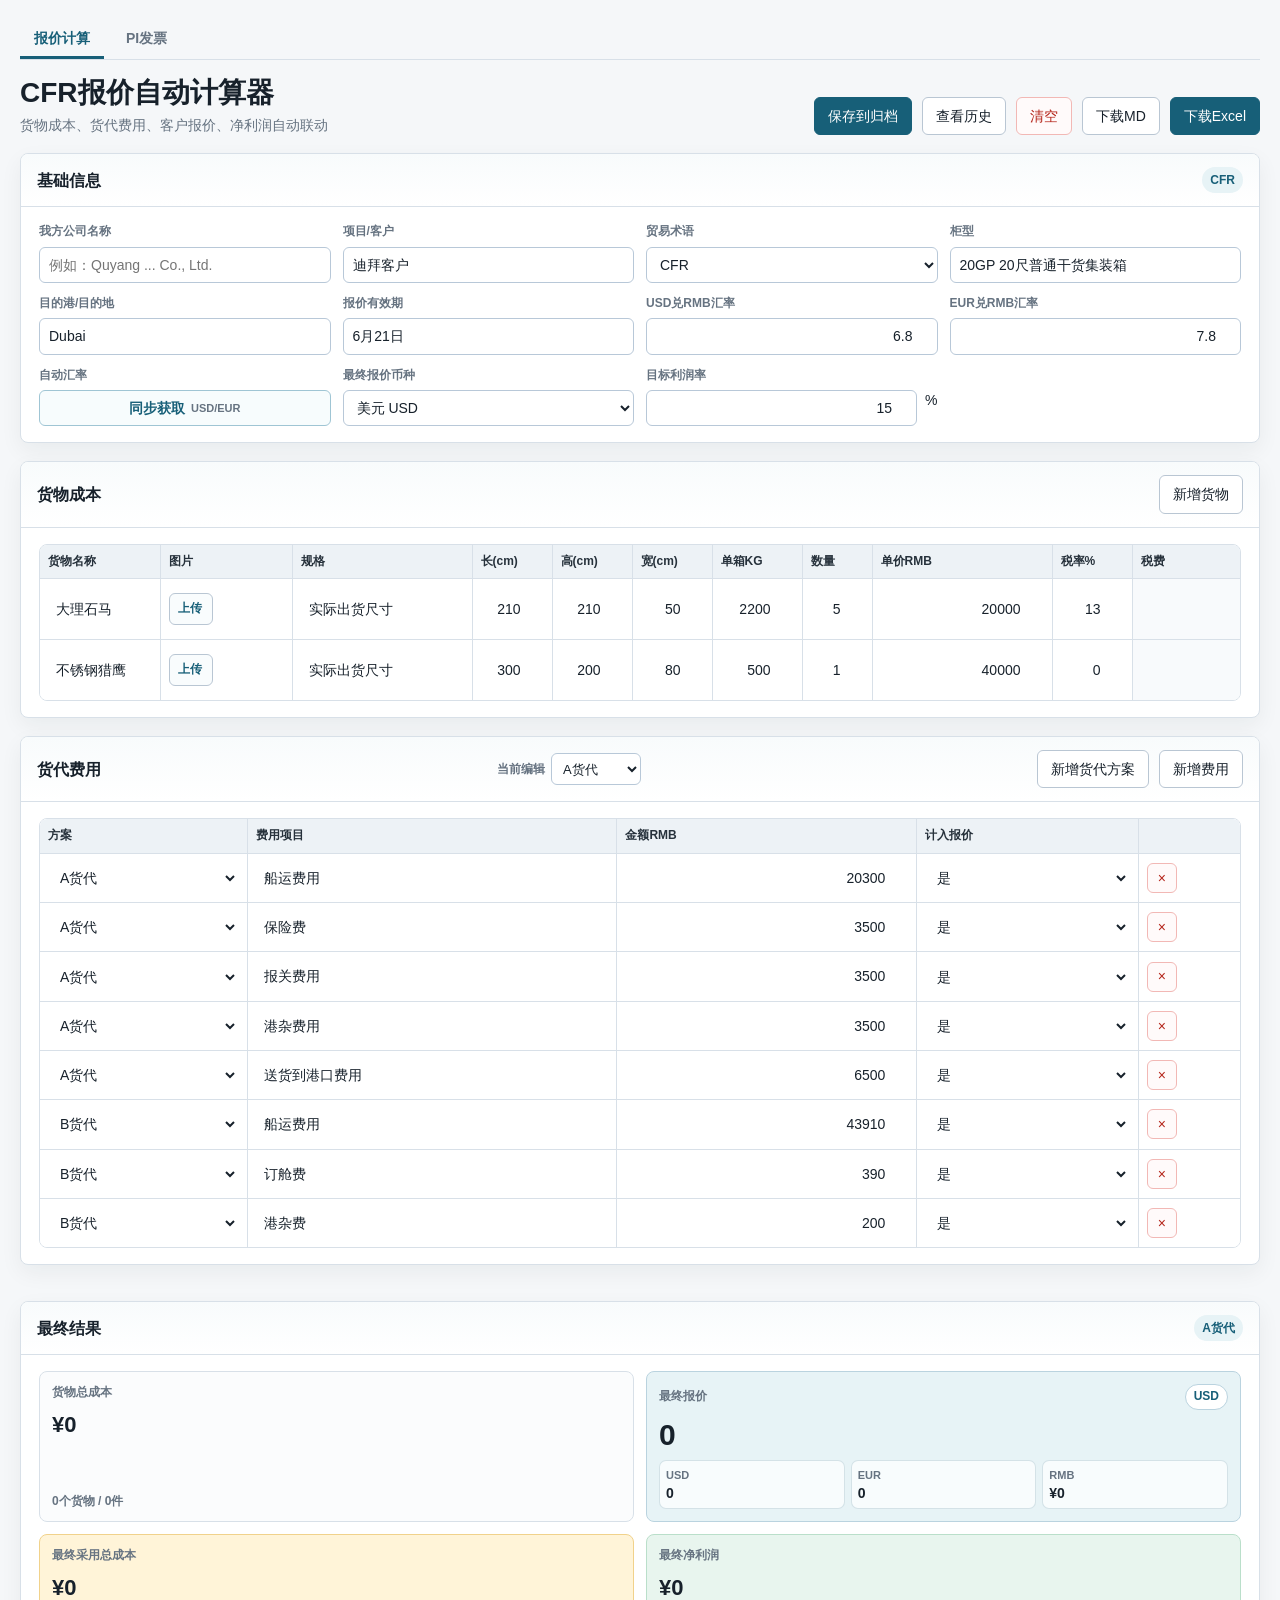
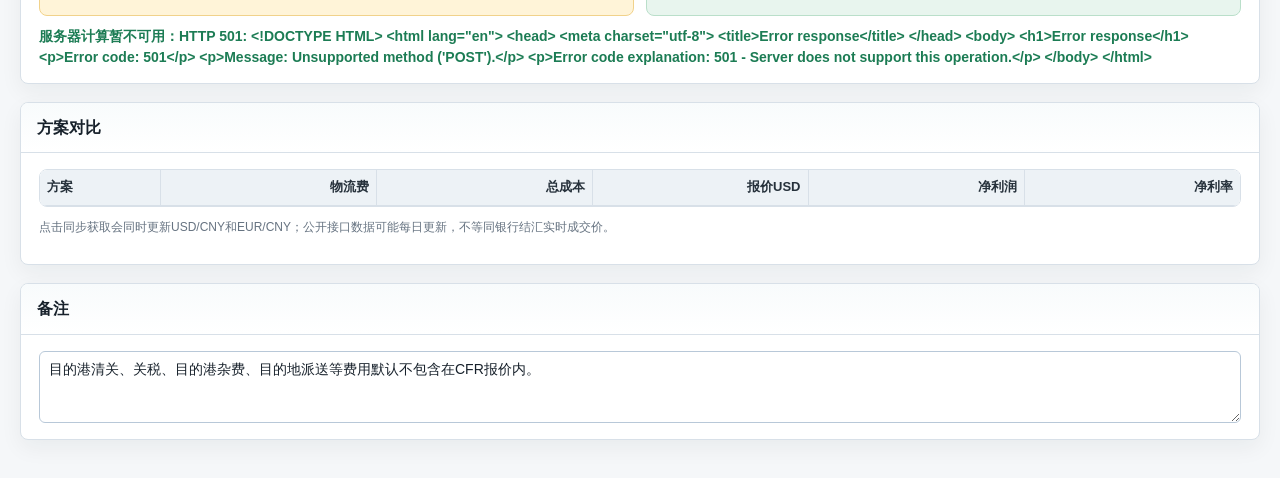
==== index.html @ 061286c1 "Move quote logic to quote service" ====
<!doctype html>
<html lang="zh-CN">
<head>
  <meta charset="utf-8">
  <meta name="viewport" content="width=device-width, initial-scale=1">
  <title>CFR报价自动计算器</title>
  <link rel="stylesheet" href="quote-calculator.css">
</head>
<body>
  <div class="toast hidden" id="appToast" role="status" aria-live="polite"></div>
  <main class="app">
    <nav class="app-nav" aria-label="功能切换">
      <button class="nav-tab active" type="button" data-view="quote">报价计算</button>
      <button class="nav-tab" type="button" data-view="pi">PI发票</button>
    </nav>

    <section class="app-page active" id="quotePage">
    <header class="topbar">
      <div>
        <h1>CFR报价自动计算器</h1>
        <p class="subtitle">货物成本、货代费用、客户报价、净利润自动联动</p>
      </div>
      <div class="actions">
        <button class="btn primary" id="archiveBtn" title="归档到服务器（长期保存）" type="button">保存到归档</button>
        <button class="btn" id="historyBtn" title="查看服务器归档列表" type="button">查看历史</button>
        <button class="btn danger" id="clearBtn" type="button">清空</button>
        <button class="btn" id="mdBtn" type="button">下载MD</button>
        <button class="btn primary" id="excelBtn" type="button">下载Excel</button>
      </div>
    </header>

    <section class="grid">
      <div class="main-column">
        <section class="section">
          <div class="section-header">
            <h2 class="section-title">基础信息</h2>
            <span class="pill" id="termPill">CFR</span>
          </div>
          <div class="section-body">
            <div class="form-grid">
              <div class="field">
                <label for="companyName">我方公司名称</label>
                <input id="companyName" placeholder="例如：Quyang ... Co., Ltd.">
              </div>
              <div class="field">
                <label for="projectName">项目/客户</label>
                <input id="projectName" value="迪拜客户">
              </div>
              <div class="field">
                <label for="tradeTerm">贸易术语</label>
                <select id="tradeTerm">
                  <option value="CFR" selected>CFR</option>
                  <option value="FOB">FOB</option>
                  <option value="CIF">CIF</option>
                  <option value="DAP">DAP</option>
                  <option value="DDP">DDP</option>
                </select>
              </div>
              <div class="field">
                <label for="containerType">柜型</label>
                <input id="containerType" value="20GP 20尺普通干货集装箱">
              </div>
              <div class="field">
                <label for="destination">目的港/目的地</label>
                <input id="destination" value="Dubai">
              </div>
              <div class="field">
                <label for="validUntil">报价有效期</label>
                <input id="validUntil" value="6月21日">
              </div>
              <div class="field">
                <label for="exchangeRate">USD兑RMB汇率</label>
                <input id="exchangeRate" class="num" type="number" step="0.1" value="6.8">
              </div>
              <div class="field">
                <label for="eurExchangeRate">EUR兑RMB汇率</label>
                <input id="eurExchangeRate" class="num" type="number" step="0.1" value="7.8">
              </div>
              <div class="field rate-sync-field">
                <label>自动汇率</label>
                <button class="btn rate-sync-btn" id="fetchRateBtn" type="button">
                  <span>同步获取</span>
                  <small>USD/EUR</small>
                </button>
              </div>
              <div class="field">
                <label for="outputCurrency">最终报价币种</label>
                <select id="outputCurrency">
                  <option value="USD" selected>美元 USD</option>
                  <option value="RMB">人民币 RMB</option>
                  <option value="EUR">欧元 EUR</option>
                </select>
              </div>
              <div class="field">
                <label for="targetProfit">目标利润率</label>
                <div class="rate-input">
                  <input id="targetProfit" class="num" type="number" step="0.1" value="15">
                  <span class="unit">%</span>
                </div>
              </div>
              </div>
          </div>
        </section>

        <section class="section hidden" id="destinationCostSection">
          <div class="section-header">
            <h2 class="section-title">目的国费用</h2>
            <button class="btn" id="policyLookupBtn" type="button">查询政策</button>
          </div>
          <div class="section-body">
            <div class="form-grid">
              <div class="field">
                <label for="destinationCountry">目的国</label>
                <input id="destinationCountry" value="France" placeholder="例如：France">
              </div>
              <div class="field">
                <label for="hsCode">HS编码</label>
                <input id="hsCode" placeholder="例如：6802.91">
              </div>
              <div class="field">
                <label for="dutyRate">进口关税率</label>
                <div class="rate-input">
                  <input id="dutyRate" class="num" type="number" step="0.1" value="0">
                  <span class="unit">%</span>
                </div>
              </div>
              <div class="field">
                <label for="importVatRate">进口VAT/GST</label>
                <div class="rate-input">
                  <input id="importVatRate" class="num" type="number" step="0.1" value="0">
                  <span class="unit">%</span>
                </div>
              </div>
              <div class="field">
                <label for="destinationDelivery">目的国派送费RMB</label>
                <input id="destinationDelivery" class="num" type="number" step="1" value="0">
              </div>
              <div class="field">
                <label for="destinationClearance">进口清关服务费RMB</label>
                <input id="destinationClearance" class="num" type="number" step="1" value="0">
              </div>
              <div class="field">
                <label for="destinationOther">目的国其他费用RMB</label>
                <input id="destinationOther" class="num" type="number" step="1" value="0">
              </div>
              <div class="field">
                <label>计入口径</label>
                <div class="import-scope" id="importScope">CFR/CIF/FOB不自动计入目的国费用</div>
              </div>
            </div>
            <p class="note" id="importCostNote">DAP通常计入目的国派送费；DDP通常还需计入进口关税、VAT/GST和进口清关费用。税率需以目的国官方海关口径或货代确认为准。</p>
          </div>
        </section>

        <section class="section">
          <div class="section-header">
            <h2 class="section-title">货物成本</h2>
            <button class="btn" id="addCargoBtn" type="button">新增货物</button>
          </div>
          <div class="section-body">
            <div class="table-wrap">
              <table id="cargoTable">
                <colgroup>
                  <col class="cargo-name">
                  <col class="cargo-image">
                  <col class="cargo-spec">
                  <col class="cargo-dim">
                  <col class="cargo-dim">
                  <col class="cargo-dim">
                  <col class="cargo-weight">
                  <col class="cargo-qty">
                  <col class="cargo-price">
                  <col class="cargo-tax-rate">
                  <col class="cargo-tax">
                  <col class="cargo-total">
                  <col class="row-action">
                </colgroup>
                <thead>
                  <tr>
                    <th>货物名称</th>
                    <th>图片</th>
                    <th>规格</th>
                    <th>长(cm)</th>
                    <th>高(cm)</th>
                    <th>宽(cm)</th>
                    <th>单箱KG</th>
                    <th>数量</th>
                    <th>单价RMB</th>
                    <th>税率%</th>
                    <th>税费</th>
                    <th>合计</th>
                    <th></th>
                  </tr>
                </thead>
                <tbody></tbody>
              </table>
            </div>
          </div>
        </section>

        <section class="section">
          <div class="section-header">
            <h2 class="section-title">货代费用</h2>
            <div class="selected-scheme-wrap">
                <label for="selectedScheme">当前编辑</label>
                <select id="selectedScheme" class="scheme-select"></select>
              </div>
              <div class="actions">
                <button class="btn" id="addFreightSchemeBtn" type="button">新增货代方案</button>
                <button class="btn" id="addFreightBtn" type="button">新增费用</button>
              </div>
          </div>
          <div class="section-body">
            <datalist id="freightItemList">
              <option value="船运费用"></option>
              <option value="保险费"></option>
              <option value="报关费用"></option>
              <option value="港杂费用"></option>
              <option value="送货到港口费用"></option>
              <option value="订舱费"></option>
              <option value="文件费"></option>
              <option value="THC码头操作费"></option>
              <option value="EDI费"></option>
              <option value="设备管理费"></option>
              <option value="舱单录入费"></option>
              <option value="电放费"></option>
              <option value="熏蒸费"></option>
              <option value="拖车费"></option>
              <option value="仓储费"></option>
              <option value="查验费"></option>
              <option value="目的港费用"></option>
            </datalist>
            <div class="table-wrap freight-scroll">
              <table id="freightTable">
                <colgroup>
                  <col class="freight-scheme">
                  <col class="freight-item">
                  <col class="freight-amount">
                  <col class="freight-included">
                  <col class="row-action">
                </colgroup>
                <thead>
                  <tr>
                    <th>方案</th>
                    <th>费用项目</th>
                    <th>金额RMB</th>
                    <th>计入报价</th>
                    <th></th>
                  </tr>
                </thead>
                <tbody></tbody>
              </table>
            </div>
          </div>
        </section>
      </div>

      <aside class="summary-column">
        <section class="section">
          <div class="section-header">
            <h2 class="section-title">最终结果</h2>
            <span class="pill" id="selectedSchemePill">A货代</span>
          </div>
          <div class="section-body">
            <div class="summary-grid">
              <div class="metric">
                <div class="label">货物总成本</div>
                <div class="value" id="goodsCost">¥0</div>
                <div class="metric-foot" id="goodsCostMeta">0个货物 / 0件</div>
              </div>
              <div class="metric highlight">
                <div class="metric-title-row">
                  <div class="label">最终报价</div>
                  <span class="quote-currency-pill" id="finalQuotePrimaryCurrency">USD</span>
                </div>
                <div class="value-group">
                  <div class="primary-quote" id="finalQuotePrimaryValue">0</div>
                  <div class="quote-breakdown" aria-label="报价折算">
                    <div class="value-sub">
                      <span class="currency">USD</span>
                      <span id="finalQuoteUsd">0</span>
                    </div>
                    <div class="value-sub">
                      <span class="currency">EUR</span>
                      <span id="finalQuoteEur">0</span>
                    </div>
                    <div class="value-sub">
                      <span class="currency">RMB</span>
                      <span id="finalQuoteRmb">¥0</span>
                    </div>
                  </div>
                </div>
              </div>
              <div class="metric amber">
                <div class="label">最终采用总成本</div>
                <div class="value" id="selectedCost">¥0</div>
              </div>
              <div class="metric green" id="profitMetric">
                <div class="label">最终净利润</div>
                <div class="value" id="selectedProfit">¥0</div>
              </div>
            </div>
            <div class="status-line" id="statusLine"></div>
          </div>
        </section>

        <section class="section">
          <div class="section-header">
            <h2 class="section-title">方案对比</h2>
          </div>
          <div class="section-body">
            <div class="table-wrap">
              <table class="summary-table" id="summaryTable">
                <thead>
                  <tr>
                    <th>方案</th>
                    <th>物流费</th>
                    <th>总成本</th>
                    <th id="summaryQuoteHeader">报价USD</th>
                    <th>净利润</th>
                    <th>净利率</th>
                  </tr>
                </thead>
                <tbody></tbody>
              </table>
            </div>
            <p class="note" id="termNote"></p>
            <p class="note" id="rateSource">点击同步获取会同时更新USD/CNY和EUR/CNY；公开接口数据可能每日更新，不等同银行结汇实时成交价。</p>
          </div>
        </section>

        <section class="section">
          <div class="section-header">
            <h2 class="section-title">备注</h2>
          </div>
          <div class="section-body">
            <textarea id="notes">目的港清关、关税、目的港杂费、目的地派送等费用默认不包含在CFR报价内。</textarea>
          </div>
        </section>
      </aside>
    </section>
    </section>

    <section class="app-page" id="piPage">
      <header class="topbar">
        <div>
          <h1>PI形式发票生成器</h1>
          <p class="subtitle">填写抬头、买卖方、产品明细、银行信息，预览后导出XLSX</p>
        </div>
        <div class="actions">
          <button class="btn" id="piImportQuoteBtn" type="button">从报价带入</button>
          <button class="btn danger" id="piClearBtn" type="button">清空PI</button>
          <button class="btn primary" id="piExportBtn" type="button">下载PI Excel</button>
        </div>
      </header>

      <section class="grid">
        <div class="main-column">
          <section class="section">
            <div class="section-header">
              <h2 class="section-title">发票信息</h2>
              <span class="pill" id="piCurrencyPill">USD</span>
            </div>
            <div class="section-body">
              <div class="form-grid">
                <div class="field">
                  <label for="piNo">PI编号</label>
                  <input id="piNo">
                </div>
                <div class="field">
                  <label for="piIssueDate">开票日期</label>
                  <input id="piIssueDate" type="date">
                </div>
                <div class="field">
                  <label for="piIncoterms">贸易术语</label>
                  <select id="piIncoterms">
                    <option value="CFR" selected>CFR</option>
                    <option value="FOB">FOB</option>
                    <option value="CIF">CIF</option>
                    <option value="DAP">DAP</option>
                    <option value="DDP">DDP</option>
                    <option value="EXW">EXW</option>
                  </select>
                </div>
                <div class="field">
                  <label for="piCurrency">币种</label>
                  <input id="piCurrency" value="USD">
                </div>
                <div class="field">
                  <label for="piPaymentTerm">付款方式</label>
                  <input id="piPaymentTerm" value="T/T Wire Transfer">
                </div>
                <div class="field">
                  <label for="piValidity">有效期</label>
                  <input id="piValidity" value="15 days">
                </div>
                <div class="field">
                  <label for="piCustomerRef">客户参考号</label>
                  <input id="piCustomerRef" placeholder="PO / Inquiry No.">
                </div>
                <div class="field">
                  <label for="piSalesContact">业务联系人</label>
                  <input id="piSalesContact" placeholder="Name / WhatsApp / Email">
                </div>
              </div>
            </div>
          </section>

          <section class="section">
            <div class="section-header">
              <h2 class="section-title">买卖方信息</h2>
            </div>
            <div class="section-body two-panel-form">
              <div class="party-panel">
                <h3>SELLER / EXPORTER</h3>
                <div class="field"><label for="piSellerCompany">卖方公司</label><input id="piSellerCompany"></div>
                <div class="field"><label for="piSellerAddress">卖方地址</label><textarea id="piSellerAddress"></textarea></div>
                <div class="form-grid compact-form">
                  <div class="field"><label for="piSellerContact">联系人</label><input id="piSellerContact"></div>
                  <div class="field"><label for="piSellerTel">电话</label><input id="piSellerTel"></div>
                  <div class="field"><label for="piSellerEmail">邮箱</label><input id="piSellerEmail"></div>
                  <div class="field"><label for="piSellerLicense">营业执照号</label><input id="piSellerLicense"></div>
                  <div class="field"><label for="piSellerCustoms">海关代码</label><input id="piSellerCustoms"></div>
                </div>
              </div>
              <div class="party-panel">
                <h3>BUYER / IMPORTER</h3>
                <div class="field"><label for="piBuyerCompany">买方公司</label><input id="piBuyerCompany"></div>
                <div class="field"><label for="piBuyerAddress">买方地址</label><textarea id="piBuyerAddress"></textarea></div>
                <div class="form-grid compact-form">
                  <div class="field"><label for="piBuyerContact">联系人</label><input id="piBuyerContact"></div>
                  <div class="field"><label for="piBuyerTel">电话</label><input id="piBuyerTel"></div>
                  <div class="field"><label for="piBuyerEmail">邮箱</label><input id="piBuyerEmail"></div>
                  <div class="field"><label for="piBuyerTax">税号/进口商编号</label><input id="piBuyerTax"></div>
                </div>
              </div>
            </div>
          </section>

          <section class="section">
            <div class="section-header">
              <h2 class="section-title">产品明细</h2>
              <button class="btn" id="piAddItemBtn" type="button">新增产品</button>
            </div>
            <div class="section-body">
              <div class="table-wrap">
                <table id="piItemTable">
                  <colgroup>
                    <col class="pi-product">
                    <col class="pi-material">
                    <col class="pi-finish">
                    <col class="pi-size">
                    <col class="pi-qty">
                    <col class="pi-unit">
                    <col class="pi-price">
                    <col class="pi-amount">
                    <col class="pi-remarks">
                    <col class="row-action">
                  </colgroup>
                  <thead>
                    <tr>
                      <th>产品/型号</th>
                      <th>材质</th>
                      <th>表面</th>
                      <th>尺寸</th>
                      <th>数量</th>
                      <th>单位</th>
                      <th>单价</th>
                      <th>金额</th>
                      <th>备注</th>
                      <th></th>
                    </tr>
                  </thead>
                  <tbody></tbody>
                </table>
              </div>
            </div>
          </section>

          <section class="section">
            <div class="section-header">
              <h2 class="section-title">运输与包装</h2>
            </div>
            <div class="section-body">
              <div class="form-grid">
                <div class="field"><label for="piLoadingPort">起运港</label><input id="piLoadingPort" value="Tianjin / China Port"></div>
                <div class="field"><label for="piDestination">目的地</label><input id="piDestination" value="Dubai"></div>
                <div class="field"><label for="piShipment">运输方式</label><input id="piShipment" value="By sea"></div>
                <div class="field"><label for="piDeliveryTime">交期</label><input id="piDeliveryTime" value="To be confirmed after deposit"></div>
                <div class="field full-span"><label for="piPacking">包装</label><input id="piPacking" value="Export standard wooden crate packing"></div>
              </div>
            </div>
          </section>

          <section class="section">
            <div class="section-header">
              <h2 class="section-title">收款银行信息</h2>
            </div>
            <div class="section-body">
              <div class="form-grid">
                <div class="field"><label for="piBankBeneficiary">收款人</label><input id="piBankBeneficiary"></div>
                <div class="field"><label for="piBankName">开户银行</label><input id="piBankName"></div>
                <div class="field"><label for="piAccountNo">账号</label><input id="piAccountNo"></div>
                <div class="field"><label for="piSwift">SWIFT</label><input id="piSwift"></div>
                <div class="field full-span"><label for="piBeneficiaryAddress">收款人地址</label><input id="piBeneficiaryAddress"></div>
                <div class="field full-span"><label for="piBankAddress">银行地址</label><input id="piBankAddress"></div>
                <div class="field"><label for="piBankCode">银行代码/IBAN</label><input id="piBankCode"></div>
                <div class="field"><label for="piPaymentReference">付款备注</label><input id="piPaymentReference"></div>
                <div class="field full-span"><label for="piBankCharges">银行手续费</label><input id="piBankCharges" value="All bank charges outside seller's bank are for buyer's account unless otherwise agreed."></div>
              </div>
            </div>
          </section>
        </div>

        <aside class="summary-column">
          <section class="section">
            <div class="section-header">
              <h2 class="section-title">PI预览</h2>
              <span class="pill" id="piTotalPill">USD 0</span>
            </div>
            <div class="section-body">
              <div class="pi-preview" id="piPreview"></div>
              <div class="status-line" id="piStatusLine"></div>
            </div>
          </section>
          <section class="section">
            <div class="section-header">
              <h2 class="section-title">条款与备注</h2>
            </div>
            <div class="section-body pi-notes-body">
              <div class="field">
                <label for="piTerms">正式条款</label>
                <textarea id="piTerms"></textarea>
              </div>
              <div class="field">
                <label for="piNotes">额外备注</label>
                <textarea id="piNotes" placeholder="如特殊付款安排、指定文件、客户要求等"></textarea>
              </div>
            </div>
          </section>
        </aside>
      </section>
    </section>

  </main>

  <div class="modal-backdrop hidden" id="schemePromptDialog" role="dialog" aria-modal="true">
    <div class="modal">
      <h2>新增货代方案</h2>
      <p>输入此货代方案的名称，例如"马士基"、"中远"或"A货代"。</p>
      <div class="field modal-field">
        <label for="schemeNameInput">方案名称</label>
        <input id="schemeNameInput" class="scheme-name-input" placeholder="例如：马士基" autofocus>
      </div>
      <p class="scheme-error hidden" id="schemeError"></p>
      <div class="modal-actions">
        <button class="btn primary" id="saveSchemeBtn" type="button">确定</button>
        <button class="btn" id="cancelSchemeBtn" type="button">取消</button>
      </div>
    </div>
  </div>

  <div class="modal-backdrop hidden" id="exportDialog" role="dialog" aria-modal="true" aria-labelledby="exportDialogTitle">
    <div class="modal">
      <h2 id="exportDialogTitle">选择下载版本</h2>
      <p>客户版不包含成本、利润、货代明细；内部留存版包含完整测算。</p>
      <div class="field modal-field">
        <label for="exportLanguage">导出语言</label>
        <select id="exportLanguage">
          <option value="zh" selected>中文</option>
          <option value="en">English</option>
          <option value="bilingual">中英双语</option>
        </select>
      </div>
      <div class="modal-actions">
        <button class="btn primary" type="button" data-export-mode="customer">客户版</button>
        <button class="btn" type="button" data-export-mode="internal">内部留存版</button>
        <button class="btn" id="cancelExportBtn" type="button">取消</button>
      </div>
    </div>
  </div>

  <div class="modal-backdrop hidden" id="historyDialog" role="dialog" aria-modal="true">
    <div class="modal large-modal">
      <h2>服务器归档历史</h2>
      <p>长期保存在服务器上的报价记录。</p>
      <div class="table-wrap history-table-wrap">
        <table id="historyTable">
          <thead>
            <tr>
              <th>归档时间</th>
              <th>项目/客户</th>
              <th>目的港/目的地</th>
              <th>备注</th>
              <th>操作</th>
            </tr>
          </thead>
          <tbody></tbody>
        </table>
      </div>
      <div class="modal-actions">
        <button class="btn" id="closeHistoryBtn" type="button">关闭</button>
      </div>
    </div>
  </div>

  <script src="quote-app.js"></script>
</body>
</html>
---- quote-calculator.css ----
:root {
  --bg: #f5f7f9;
  --panel: #ffffff;
  --ink: #17212b;
  --muted: #667381;
  --line: #d8e0e8;
  --line-strong: #b9c6d3;
  --primary: #175f78;
  --primary-2: #e7f3f6;
  --green: #1c7c54;
  --green-soft: #e8f5ee;
  --amber: #9a6400;
  --amber-soft: #fff4d8;
  --red: #b42318;
  --red-soft: #fee4e2;
  --surface: #eef2f5;
  --shadow: 0 12px 32px rgba(23, 33, 43, 0.08);
}

* {
  box-sizing: border-box;
}

body {
  margin: 0;
  background: var(--bg);
  color: var(--ink);
  font-family: -apple-system, BlinkMacSystemFont, "Segoe UI", "PingFang SC", "Microsoft YaHei", Arial, sans-serif;
  font-size: 14px;
  line-height: 1.45;
}

button,
input,
select,
textarea {
  font: inherit;
}

.app {
  width: min(100%, 1560px);
  min-width: 320px;
  margin: 0 auto;
  padding: 24px 36px;
}

.app-nav {
  display: flex;
  gap: 8px;
  margin-bottom: 18px;
  border-bottom: 1px solid var(--line);
}

.nav-tab {
  min-height: 38px;
  border: 0;
  border-bottom: 3px solid transparent;
  background: transparent;
  color: var(--muted);
  padding: 8px 14px;
  cursor: pointer;
  font-weight: 700;
}

.nav-tab.active {
  color: var(--primary);
  border-bottom-color: var(--primary);
}

.app-page {
  display: none;
}

.app-page.active {
  display: block;
}

.topbar {
  display: grid;
  grid-template-columns: minmax(0, 1fr) auto;
  gap: 18px;
  align-items: end;
  margin-bottom: 18px;
}

h1 {
  margin: 0 0 6px;
  font-size: 28px;
  line-height: 1.1;
  letter-spacing: 0;
}

.subtitle {
  color: var(--muted);
  margin: 0;
}

.actions {
  display: flex;
  flex-wrap: wrap;
  gap: 10px;
  justify-content: flex-end;
}

.btn {
  min-height: 38px;
  border: 1px solid var(--line-strong);
  background: var(--panel);
  color: var(--ink);
  border-radius: 6px;
  padding: 8px 13px;
  cursor: pointer;
  display: inline-flex;
  align-items: center;
  gap: 7px;
  white-space: nowrap;
  transition: transform 120ms ease, border-color 120ms ease, background 120ms ease;
}

.btn:hover {
  border-color: var(--primary);
  background: #f9fcfd;
}

.btn:active {
  transform: translateY(1px);
}

.btn.primary {
  background: var(--primary);
  color: #fff;
  border-color: var(--primary);
}

.btn:disabled {
  cursor: not-allowed;
  opacity: 0.72;
}

.btn.danger {
  color: var(--red);
  border-color: #f2b8b5;
  background: #fffafa;
}

.toast {
  position: fixed;
  top: 18px;
  left: 50%;
  transform: translateX(-50%);
  z-index: 1000;
  min-width: min(320px, calc(100vw - 32px));
  max-width: calc(100vw - 32px);
  padding: 12px 16px;
  border: 1px solid #b7dec6;
  border-radius: 8px;
  background: #f0fbf4;
  color: #1d6b37;
  box-shadow: var(--shadow);
  text-align: center;
  font-weight: 700;
}

.toast.error {
  border-color: #f2b8b5;
  background: #fff5f5;
  color: var(--red);
}

.toast.hidden {
  display: none;
}

.grid {
  display: grid;
  grid-template-columns: minmax(660px, 1fr) clamp(520px, 36vw, 580px);
  gap: 18px;
  align-items: stretch;
}

.main-column,
.summary-column {
  min-width: 0;
}

.section {
  background: var(--panel);
  border: 1px solid var(--line);
  border-radius: 8px;
  box-shadow: 0 8px 22px rgba(23, 33, 43, 0.055);
  overflow: hidden;
  margin-bottom: 18px;
}

.section-header {
  display: flex;
  align-items: center;
  justify-content: space-between;
  gap: 12px;
  padding: 13px 16px;
  background: linear-gradient(0deg, #ffffff 0%, #f8fbfc 100%);
  border-bottom: 1px solid var(--line);
}

.section-title {
  margin: 0;
  font-size: 16px;
  font-weight: 700;
}

.section-body {
  padding: 16px 18px;
}

.form-grid {
  display: grid;
  grid-template-columns: repeat(4, minmax(0, 1fr));
  gap: 12px;
}

.form-grid.compact-form {
  grid-template-columns: repeat(2, minmax(0, 1fr));
  margin-top: 12px;
}

.full-span {
  grid-column: 1 / -1;
}

.field {
  display: grid;
  gap: 6px;
}

.rate-input {
  display: grid;
  grid-template-columns: minmax(0, 1fr) auto;
  gap: 8px;
}

.rate-sync-field {
  align-self: end;
}

.rate-sync-btn {
  width: 100%;
  min-height: 36px;
  justify-content: center;
  gap: 6px;
  padding: 7px 10px;
  color: var(--primary);
  border-color: #9fc5d4;
  background: #f7fcfd;
  font-weight: 800;
}

.rate-sync-btn small {
  color: var(--muted);
  font-size: 11px;
  font-weight: 800;
  line-height: 1;
}

.rate-sync-btn:disabled {
  cursor: wait;
  opacity: 0.72;
}

.import-scope {
  display: flex;
  align-items: center;
  min-height: 36px;
  padding: 7px 9px;
  border: 1px solid #c9d9e4;
  border-radius: 6px;
  background: #f7fbfd;
  color: var(--primary);
  font-size: 12px;
  font-weight: 800;
  line-height: 1.25;
}

label {
  color: var(--muted);
  font-size: 12px;
  font-weight: 650;
}

input,
select,
textarea {
  width: 100%;
  min-height: 36px;
  border: 1px solid #b8c8d8;
  border-radius: 6px;
  padding: 7px 9px;
  background: #fff;
  color: var(--ink);
  outline: none;
}

textarea {
  min-height: 72px;
  resize: vertical;
}

input:focus,
select:focus,
textarea:focus {
  border-color: var(--primary);
  box-shadow: 0 0 0 3px rgba(23, 95, 120, 0.12);
}

.table-wrap {
  overflow-x: auto;
  border: 1px solid var(--line);
  border-radius: 8px;
  background: #fff;
}

.freight-scroll {
  max-height: 430px;
  overflow: auto;
}

table {
  width: 100%;
  border-collapse: collapse;
  table-layout: fixed;
  background: #fff;
}

.cargo-name {
  width: 120px;
}

.cargo-image {
  width: 132px;
}

.cargo-spec {
  width: 180px;
}

.cargo-dim {
  width: 80px;
}

.cargo-weight {
  width: 90px;
}

.cargo-qty {
  width: 70px;
}

.cargo-price,
.cargo-tax {
  width: 180px;
}

.cargo-tax-rate {
  width: 80px;
}

.cargo-total {
  width: 100px;
}

.pi-product {
  width: 190px;
}

.pi-material,
.pi-finish,
.pi-size {
  width: 130px;
}

.pi-qty {
  width: 78px;
}

.pi-unit {
  width: 76px;
}

.pi-price,
.pi-amount {
  width: 120px;
}

.pi-remarks {
  width: 170px;
}

.freight-scheme {
  width: 90px;
}

.freight-amount {
  width: 130px;
}

.freight-item {
  width: 160px;
}

.freight-included {
  width: 96px;
}

.row-action {
  width: 44px;
}

.image-cell {
  display: grid;
  grid-template-columns: 44px minmax(0, 1fr) auto;
  gap: 6px;
  align-items: center;
  min-height: 44px;
}

.cargo-thumb {
  width: 44px;
  height: 44px;
  object-fit: cover;
  border: 1px solid var(--line);
  border-radius: 6px;
  background: #f8fafc;
}

.image-upload {
  min-width: 0;
  cursor: pointer;
}

.image-upload input {
  display: none;
}

.image-upload span {
  display: block;
  width: 100%;
  min-height: 30px;
  padding: 6px 8px;
  border: 1px solid var(--line-strong);
  border-radius: 6px;
  color: var(--primary);
  background: #f9fcfd;
  font-size: 12px;
  font-weight: 700;
  overflow: hidden;
  text-overflow: ellipsis;
  white-space: nowrap;
}

th,
td {
  border-bottom: 1px solid var(--line);
  border-right: 1px solid var(--line);
  padding: 8px;
  vertical-align: middle;
}

th:last-child,
td:last-child {
  border-right: 0;
}

tr:last-child td {
  border-bottom: 0;
}

th {
  background: #edf2f6;
  color: #26313b;
  font-size: 12px;
  text-align: left;
  font-weight: 700;
}

.freight-scroll thead th {
  position: sticky;
  top: 0;
  z-index: 2;
}

td input,
td select {
  min-height: 32px;
  padding: 5px 7px;
  border-color: transparent;
  background: transparent;
}

td input:focus,
td select:focus {
  border-color: var(--primary);
  background: #fff;
}

.num,
.money {
  text-align: right;
}

.readonly {
  background: #f8fafc;
  color: #26313b;
  font-weight: 650;
  text-align: right;
  font-variant-numeric: tabular-nums;
}

.small-btn {
  width: 30px;
  height: 30px;
  min-height: 30px;
  justify-content: center;
  padding: 0;
}

.summary-grid {
  display: grid;
  grid-template-columns: repeat(2, minmax(0, 1fr));
  gap: 12px;
}

.metric {
  border: 1px solid var(--line);
  border-radius: 8px;
  padding: 12px;
  background: #fbfcfd;
  display: flex;
  flex-direction: column;
}

.metric .label {
  color: var(--muted);
  font-size: 12px;
  font-weight: 700;
  margin-bottom: 7px;
}

.metric.highlight {
  background: var(--primary-2);
  border-color: #bad3df;
  gap: 10px;
}

.value-group {
  display: flex;
  flex-direction: column;
  gap: 10px;
}

.metric-title-row {
  display: flex;
  align-items: center;
  justify-content: space-between;
  gap: 10px;
}

.metric-title-row .label {
  margin-bottom: 0;
}

.quote-currency-pill {
  display: inline-flex;
  align-items: center;
  min-height: 24px;
  padding: 3px 8px;
  border-radius: 999px;
  background: #ffffff;
  color: var(--primary);
  border: 1px solid #bad3df;
  font-size: 12px;
  font-weight: 800;
}

.primary-quote {
  font-size: 30px;
  line-height: 1;
  font-weight: 850;
  letter-spacing: 0;
  color: var(--ink);
  font-variant-numeric: tabular-nums;
  overflow-wrap: anywhere;
}

.quote-breakdown {
  display: grid;
  grid-template-columns: repeat(3, minmax(0, 1fr));
  gap: 6px;
}

.value-sub {
  display: flex;
  flex-direction: column;
  min-width: 0;
  padding: 7px 6px;
  border: 1px solid rgba(23, 95, 120, 0.16);
  border-radius: 7px;
  background: rgba(255, 255, 255, 0.72);
}

.value-sub .currency {
  font-size: 11px;
  color: var(--muted);
  font-weight: 700;
  margin-bottom: 2px;
}

.value-sub span:not(.currency) {
  font-size: 14px;
  font-weight: 800;
  font-variant-numeric: tabular-nums;
  line-height: 1.1;
  white-space: nowrap;
}

.metric .value {
  font-size: 22px;
  font-weight: 800;
  letter-spacing: 0;
  font-variant-numeric: tabular-nums;
  overflow-wrap: anywhere;
}

.metric-foot {
  margin-top: auto;
  padding-top: 12px;
  color: var(--muted);
  font-size: 12px;
  font-weight: 700;
  line-height: 1.25;
}

.metric.green {
  background: var(--green-soft);
  border-color: #badfca;
}

.metric.amber {
  background: var(--amber-soft);
  border-color: #f1d28b;
}

.metric.red {
  background: var(--red-soft);
  border-color: #f7bbb6;
}

.summary-table th,
.summary-table td {
  padding: 8px 7px;
  font-size: 13px;
  font-variant-numeric: tabular-nums;
  white-space: nowrap;
}

.summary-table th:first-child,
.summary-table td:first-child {
  width: 120px;
  text-align: left;
}

.summary-table th:not(:first-child),
.summary-table td:not(:first-child) {
  text-align: right;
}

.note {
  color: var(--muted);
  font-size: 12px;
  margin-top: 10px;
}

.pill {
  display: inline-flex;
  align-items: center;
  min-height: 26px;
  padding: 3px 8px;
  border-radius: 999px;
  background: var(--primary-2);
  color: var(--primary);
  font-weight: 700;
  font-size: 12px;
}

.status-line {
  min-height: 22px;
  color: var(--green);
  font-weight: 650;
  margin-top: 10px;
}

.summary-column {
  display: flex;
  flex-direction: column;
  align-self: stretch;
  position: sticky;
  top: 18px;
}

#quotePage .summary-column .section:last-child {
  flex: 1;
  display: flex;
  flex-direction: column;
}

#quotePage .summary-column .section:last-child .section-body {
  flex: 1;
  display: flex;
}

#quotePage .summary-column .section:last-child textarea {
  flex: 1;
}

.hidden {
  display: none !important;
}

.modal-backdrop {
  position: fixed;
  inset: 0;
  z-index: 20;
  display: grid;
  place-items: center;
  padding: 18px;
  background: rgba(23, 33, 43, 0.42);
}

.modal {
  width: min(440px, 100%);
  border: 1px solid var(--line);
  border-radius: 8px;
  background: var(--panel);
  box-shadow: 0 24px 70px rgba(23, 33, 43, 0.22);
  padding: 20px;
}

.modal h2 {
  margin: 0 0 8px;
  font-size: 18px;
}

.modal p {
  margin: 0 0 16px;
  color: var(--muted);
}

.modal-field {
  margin-bottom: 16px;
}

.modal-actions {
  display: flex;
  flex-wrap: wrap;
  justify-content: flex-end;
  gap: 10px;
}

.two-panel-form {
  display: grid;
  grid-template-columns: repeat(2, minmax(0, 1fr));
  gap: 16px;
}

.party-panel {
  min-width: 0;
}

.party-panel h3 {
  margin: 0 0 12px;
  color: var(--ink);
  font-size: 13px;
  letter-spacing: 0;
}

.pi-preview {
  display: grid;
  gap: 14px;
  color: var(--ink);
}

.pi-preview h3 {
  margin: 0;
  font-size: 15px;
}

.pi-preview-block {
  display: grid;
  gap: 7px;
  padding-bottom: 12px;
  border-bottom: 1px solid var(--line);
}

.pi-preview-row {
  display: grid;
  grid-template-columns: 120px minmax(0, 1fr);
  gap: 8px;
}

.pi-preview-row .label {
  color: var(--muted);
  font-size: 12px;
  font-weight: 700;
}

.pi-preview-row .value {
  overflow-wrap: anywhere;
}

.pi-preview-table {
  border: 1px solid var(--line);
  border-radius: 8px;
  overflow: hidden;
}

.pi-preview-table table {
  table-layout: auto;
}

.pi-preview-table th,
.pi-preview-table td {
  padding: 7px;
  font-size: 12px;
}

.pi-notes-body {
  display: grid;
  grid-template-columns: repeat(2, minmax(0, 1fr));
  gap: 12px;
  align-items: start;
}

.pi-notes-body textarea {
  min-height: 220px;
  max-height: 320px;
}

@media (max-width: 1280px) {
  .app {
    padding: 20px;
  }

  .grid {
    grid-template-columns: minmax(0, 1fr);
  }

  .summary-column {
    position: static;
  }

}

@media (max-width: 1080px) {
  .grid,
  .topbar {
    grid-template-columns: 1fr;
  }

  .actions {
    justify-content: flex-start;
  }

  .two-panel-form,
  .form-grid.compact-form,
  .pi-notes-body {
    grid-template-columns: 1fr;
  }
}

.modal.large-modal {
  width: min(960px, 100%);
}

.history-table-wrap {
  max-height: 480px;
  overflow-y: auto;
  margin-bottom: 18px;
}

.history-table-wrap table {
  table-layout: auto;
}

.history-table-wrap th, 
.history-table-wrap td {
  padding: 10px 12px;
}

.history-table-wrap th:last-child,
.history-table-wrap td:last-child {
  width: 168px;
}

.history-table-wrap tr:hover td {
  background-color: var(--primary-2);
}

.history-action-cell {
  min-width: 160px;
}

.history-actions {
  display: flex;
  justify-content: space-between;
  gap: 10px;
}

.history-action-btn {
  min-width: 68px;
  min-height: 30px;
  border: 1px solid var(--line-strong);
  border-radius: 999px;
  background: #fff;
  font-size: 12px;
  font-weight: 800;
  cursor: pointer;
  transition: border-color 120ms ease, background 120ms ease, color 120ms ease;
}

.history-action-btn.load {
  color: var(--primary);
  border-color: #a8cad6;
  background: #f4fbfd;
}

.history-action-btn.load:hover {
  background: var(--primary);
  border-color: var(--primary);
  color: #fff;
}

.history-action-btn.delete {
  color: var(--red);
  border-color: #efc2bf;
  background: #fff8f7;
}

.history-action-btn.delete:hover {
  background: var(--red);
  border-color: var(--red);
  color: #fff;
}



.selected-scheme-wrap {
  display: flex;
  align-items: center;
  gap: 6px;
}

.selected-scheme-wrap label {
  white-space: nowrap;
  font-size: 12px;
  font-weight: 650;
  color: var(--muted);
}

.scheme-select {
  width: auto;
  min-width: 90px;
  max-width: 180px;
  min-height: 32px;
  font-size: 13px;
  padding: 3px 7px;
}


/* Scheme name prompt modal */
.scheme-name-input {
  font-size: 16px;
  padding: 10px 12px;
}

.scheme-error {
  color: var(--red);
  font-size: 13px;
  margin: -8px 0 12px;
}
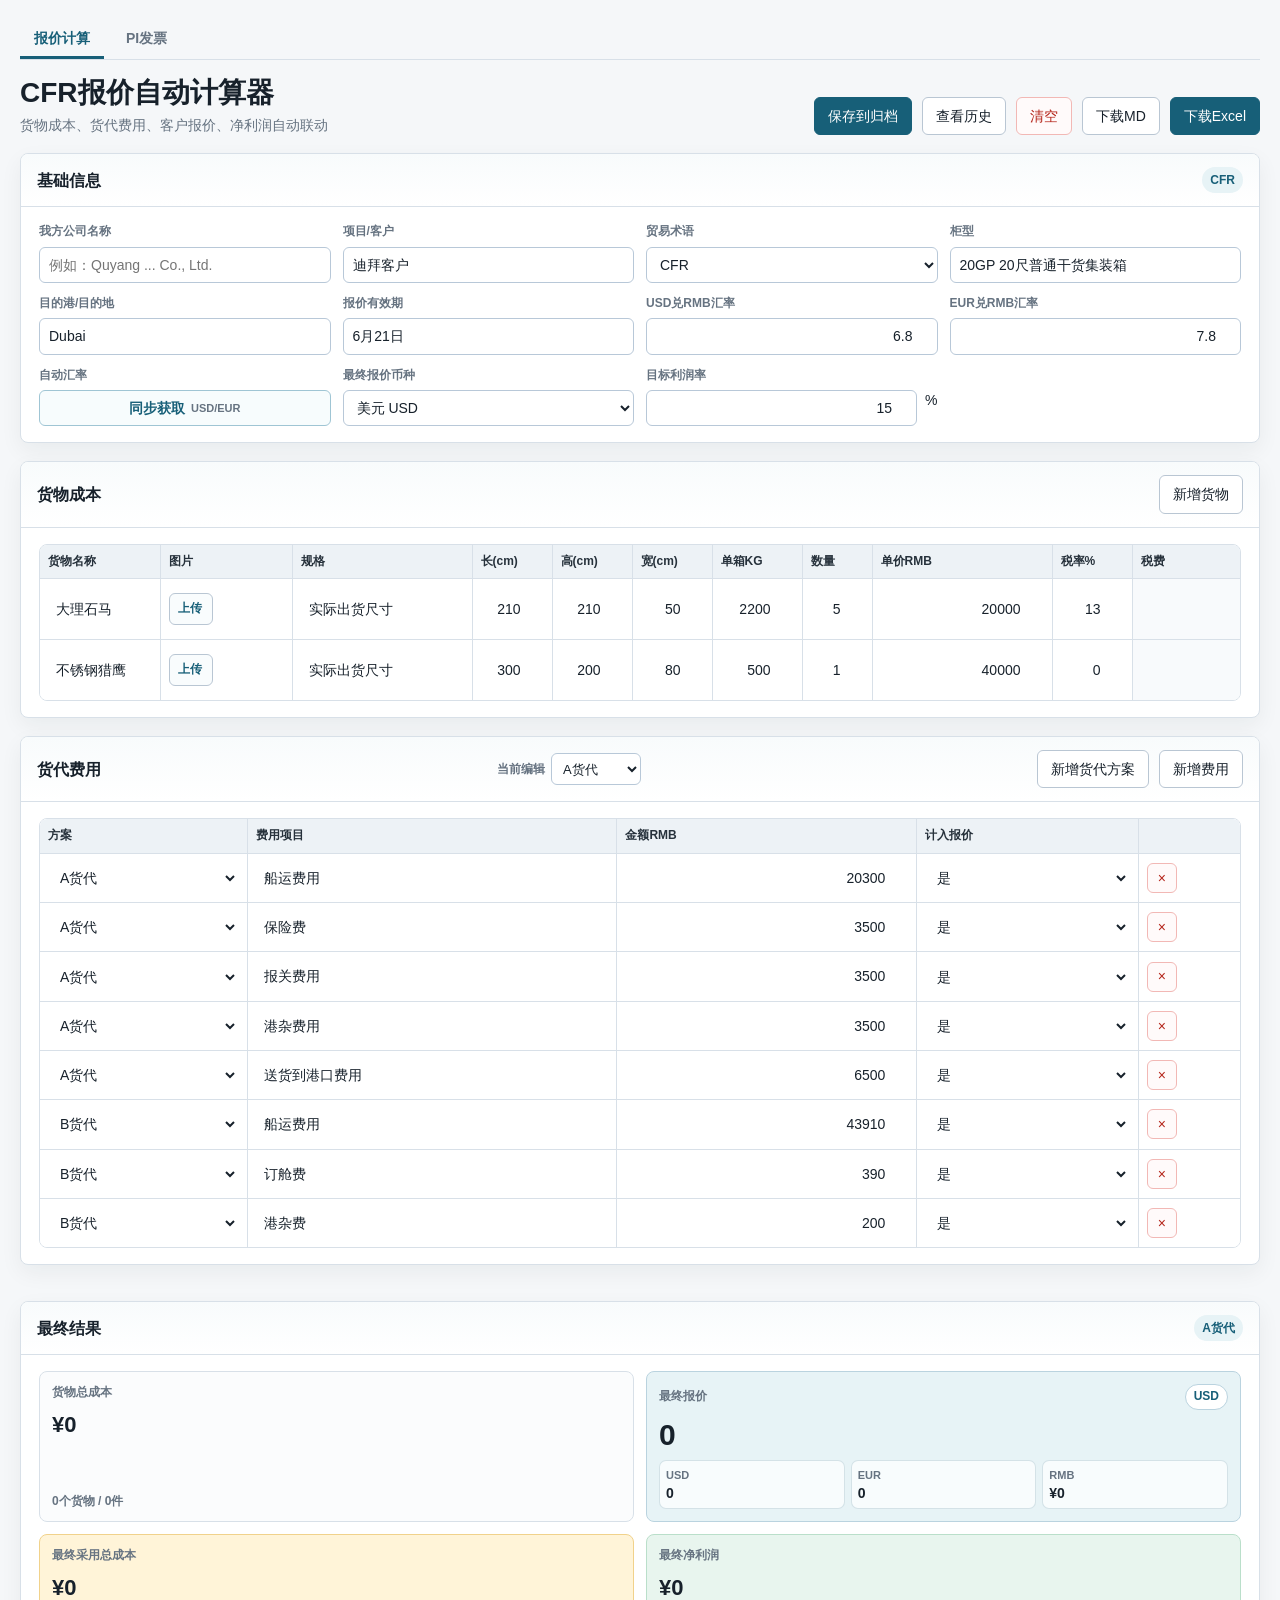
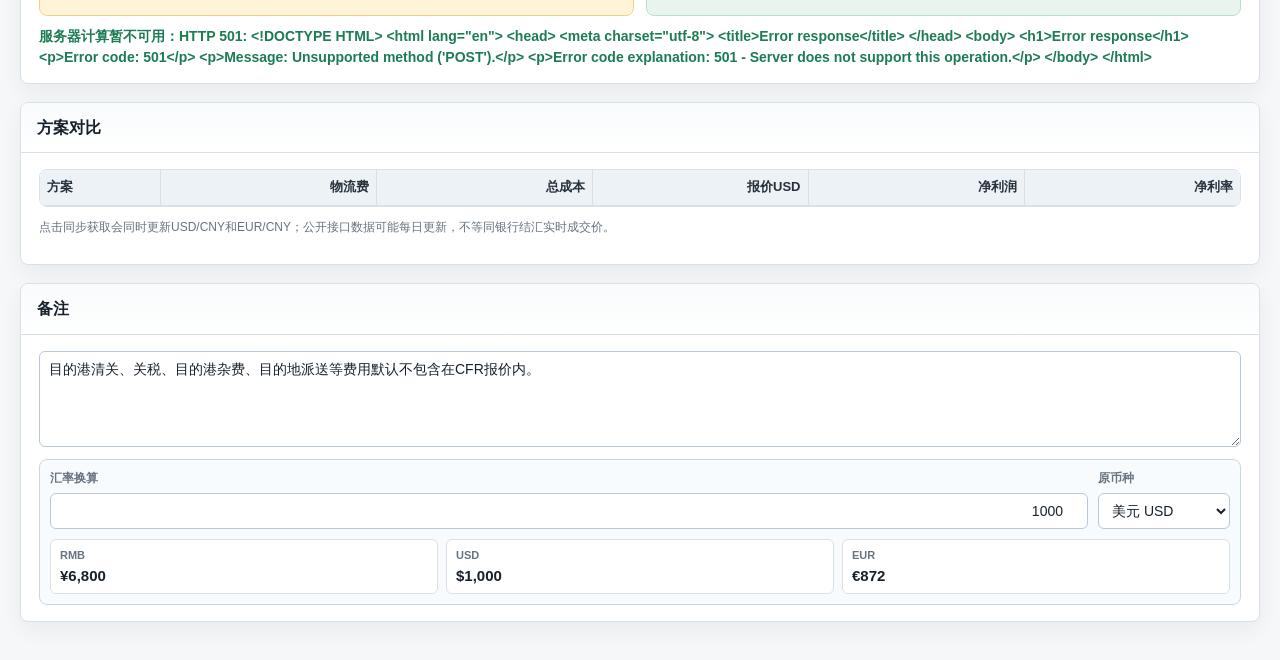
==== commit 98c9fd63: "更新" ====
--- a/index.html
+++ b/index.html
@@ -335,6 +335,27 @@
           </div>
           <div class="section-body">
             <textarea id="notes">目的港清关、关税、目的港杂费、目的地派送等费用默认不包含在CFR报价内。</textarea>
+            <div class="currency-converter" id="currencyConverter">
+              <div class="converter-inputs">
+                <div class="field">
+                  <label for="converterAmount">汇率换算</label>
+                  <input id="converterAmount" class="num" type="number" step="0.01" value="1000">
+                </div>
+                <div class="field">
+                  <label for="converterCurrency">原币种</label>
+                  <select id="converterCurrency">
+                    <option value="RMB">人民币 RMB</option>
+                    <option value="USD" selected>美元 USD</option>
+                    <option value="EUR">欧元 EUR</option>
+                  </select>
+                </div>
+              </div>
+              <div class="converter-results" id="converterResults" aria-live="polite">
+                <div class="converter-result"><span>RMB</span><strong id="converterRmb">¥0.00</strong></div>
+                <div class="converter-result"><span>USD</span><strong id="converterUsd">$0.00</strong></div>
+                <div class="converter-result"><span>EUR</span><strong id="converterEur">€0.00</strong></div>
+              </div>
+            </div>
           </div>
         </section>
       </aside>
--- a/quote-calculator.css
+++ b/quote-calculator.css
@@ -266,6 +266,55 @@
   opacity: 0.72;
 }
 
+.currency-converter {
+  grid-column: span 2;
+  display: grid;
+  grid-template-columns: minmax(220px, 0.9fr) minmax(260px, 1.1fr);
+  gap: 10px;
+  align-items: end;
+  min-width: 0;
+  padding: 10px;
+  border: 1px solid #c9d9e4;
+  border-radius: 8px;
+  background: #f7fbfd;
+}
+
+.converter-inputs {
+  display: grid;
+  grid-template-columns: minmax(0, 1fr) 120px;
+  gap: 10px;
+  min-width: 0;
+}
+
+.converter-results {
+  display: grid;
+  grid-template-columns: repeat(3, minmax(0, 1fr));
+  gap: 8px;
+}
+
+.converter-result {
+  min-width: 0;
+  padding: 8px 9px;
+  border: 1px solid var(--line);
+  border-radius: 6px;
+  background: #fff;
+}
+
+.converter-result span {
+  display: block;
+  margin-bottom: 3px;
+  color: var(--muted);
+  font-size: 11px;
+  font-weight: 800;
+}
+
+.converter-result strong {
+  display: block;
+  overflow-wrap: anywhere;
+  font-size: 15px;
+  line-height: 1.2;
+}
+
 .import-scope {
   display: flex;
   align-items: center;
@@ -706,18 +755,28 @@
 }
 
 #quotePage .summary-column .section:last-child {
-  flex: 1;
-  display: flex;
-  flex-direction: column;
+  flex: 0 0 auto;
 }
 
 #quotePage .summary-column .section:last-child .section-body {
-  flex: 1;
-  display: flex;
+  display: grid;
+  gap: 12px;
 }
 
 #quotePage .summary-column .section:last-child textarea {
-  flex: 1;
+  min-height: 96px;
+  max-height: 140px;
+}
+
+#quotePage .summary-column .currency-converter {
+  grid-column: auto;
+  grid-template-columns: 1fr;
+  align-items: stretch;
+  margin-top: 0;
+}
+
+#quotePage .summary-column .converter-inputs {
+  grid-template-columns: minmax(0, 1fr) 132px;
 }
 
 .hidden {
@@ -852,6 +911,10 @@
     grid-template-columns: minmax(0, 1fr);
   }
 
+  .currency-converter {
+    grid-template-columns: 1fr;
+  }
+
   .summary-column {
     position: static;
   }
@@ -871,6 +934,15 @@
   .two-panel-form,
   .form-grid.compact-form,
   .pi-notes-body {
+    grid-template-columns: 1fr;
+  }
+
+  .currency-converter {
+    grid-column: 1 / -1;
+  }
+
+  .converter-inputs,
+  .converter-results {
     grid-template-columns: 1fr;
   }
 }
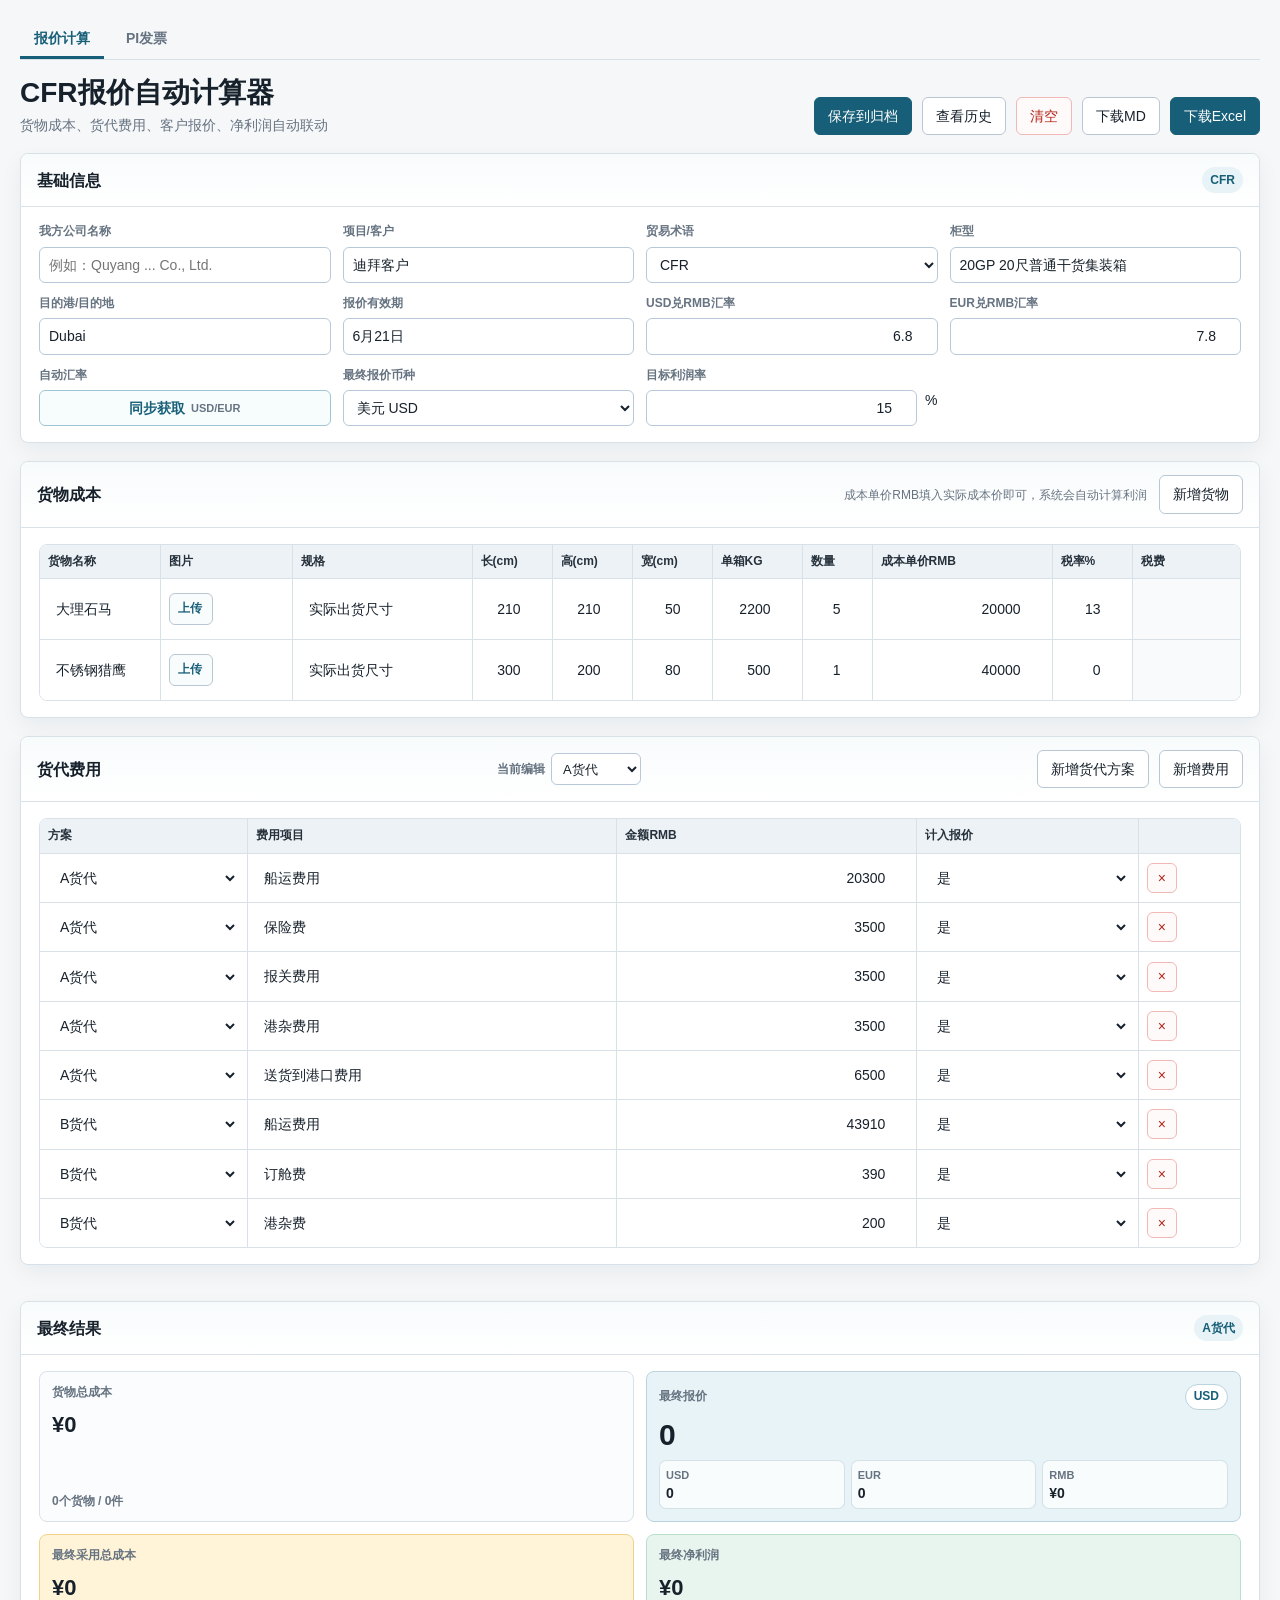
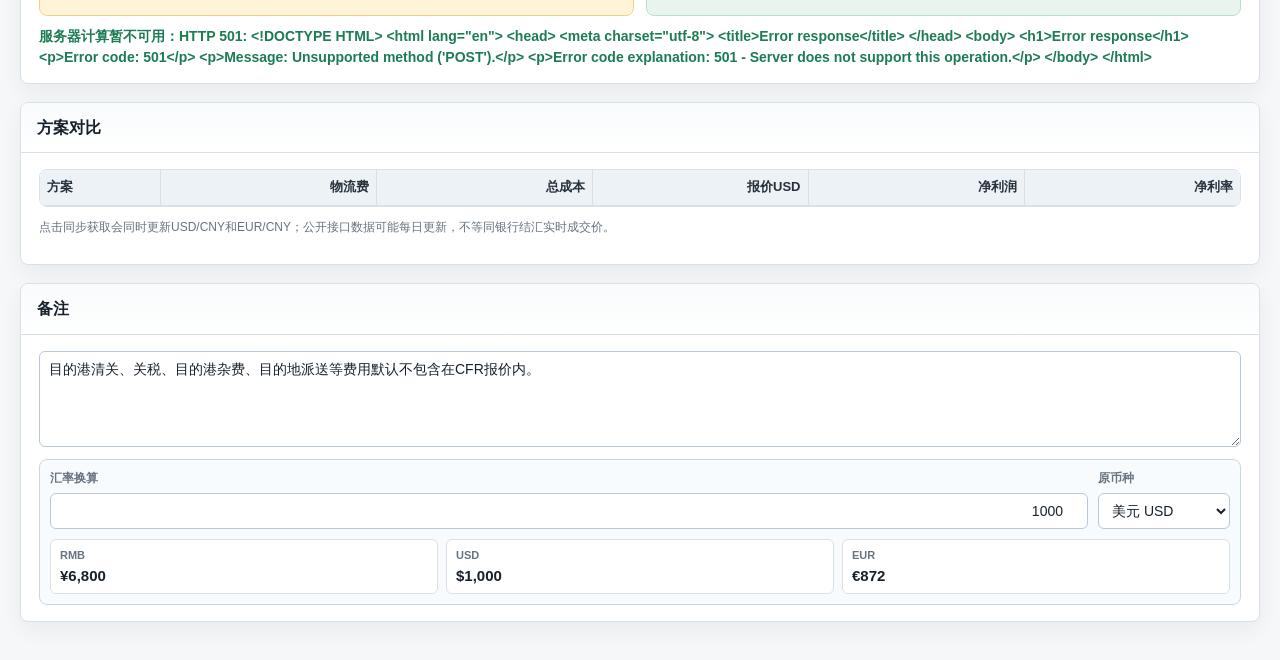
==== commit 5c93d411: "Clarify cargo cost price input" ====
--- a/index.html
+++ b/index.html
@@ -155,7 +155,10 @@
         <section class="section">
           <div class="section-header">
             <h2 class="section-title">货物成本</h2>
-            <button class="btn" id="addCargoBtn" type="button">新增货物</button>
+            <div class="cargo-cost-actions">
+              <span class="section-helper">成本单价RMB填入实际成本价即可，系统会自动计算利润</span>
+              <button class="btn" id="addCargoBtn" type="button">新增货物</button>
+            </div>
           </div>
           <div class="section-body">
             <div class="table-wrap">
@@ -185,7 +188,7 @@
                     <th>宽(cm)</th>
                     <th>单箱KG</th>
                     <th>数量</th>
-                    <th>单价RMB</th>
+                    <th title="填入实际成本价即可，系统会自动计算利润">成本单价RMB</th>
                     <th>税率%</th>
                     <th>税费</th>
                     <th>合计</th>
--- a/quote-calculator.css
+++ b/quote-calculator.css
@@ -208,6 +208,20 @@
   font-weight: 700;
 }
 
+.cargo-cost-actions {
+  display: flex;
+  align-items: center;
+  justify-content: flex-end;
+  gap: 12px;
+  min-width: 0;
+}
+
+.section-helper {
+  color: var(--muted);
+  font-size: 12px;
+  line-height: 1.35;
+}
+
 .section-body {
   padding: 16px 18px;
 }
@@ -931,6 +945,12 @@
     justify-content: flex-start;
   }
 
+  .cargo-cost-actions {
+    align-items: flex-end;
+    flex-direction: column;
+    gap: 7px;
+  }
+
   .two-panel-form,
   .form-grid.compact-form,
   .pi-notes-body {
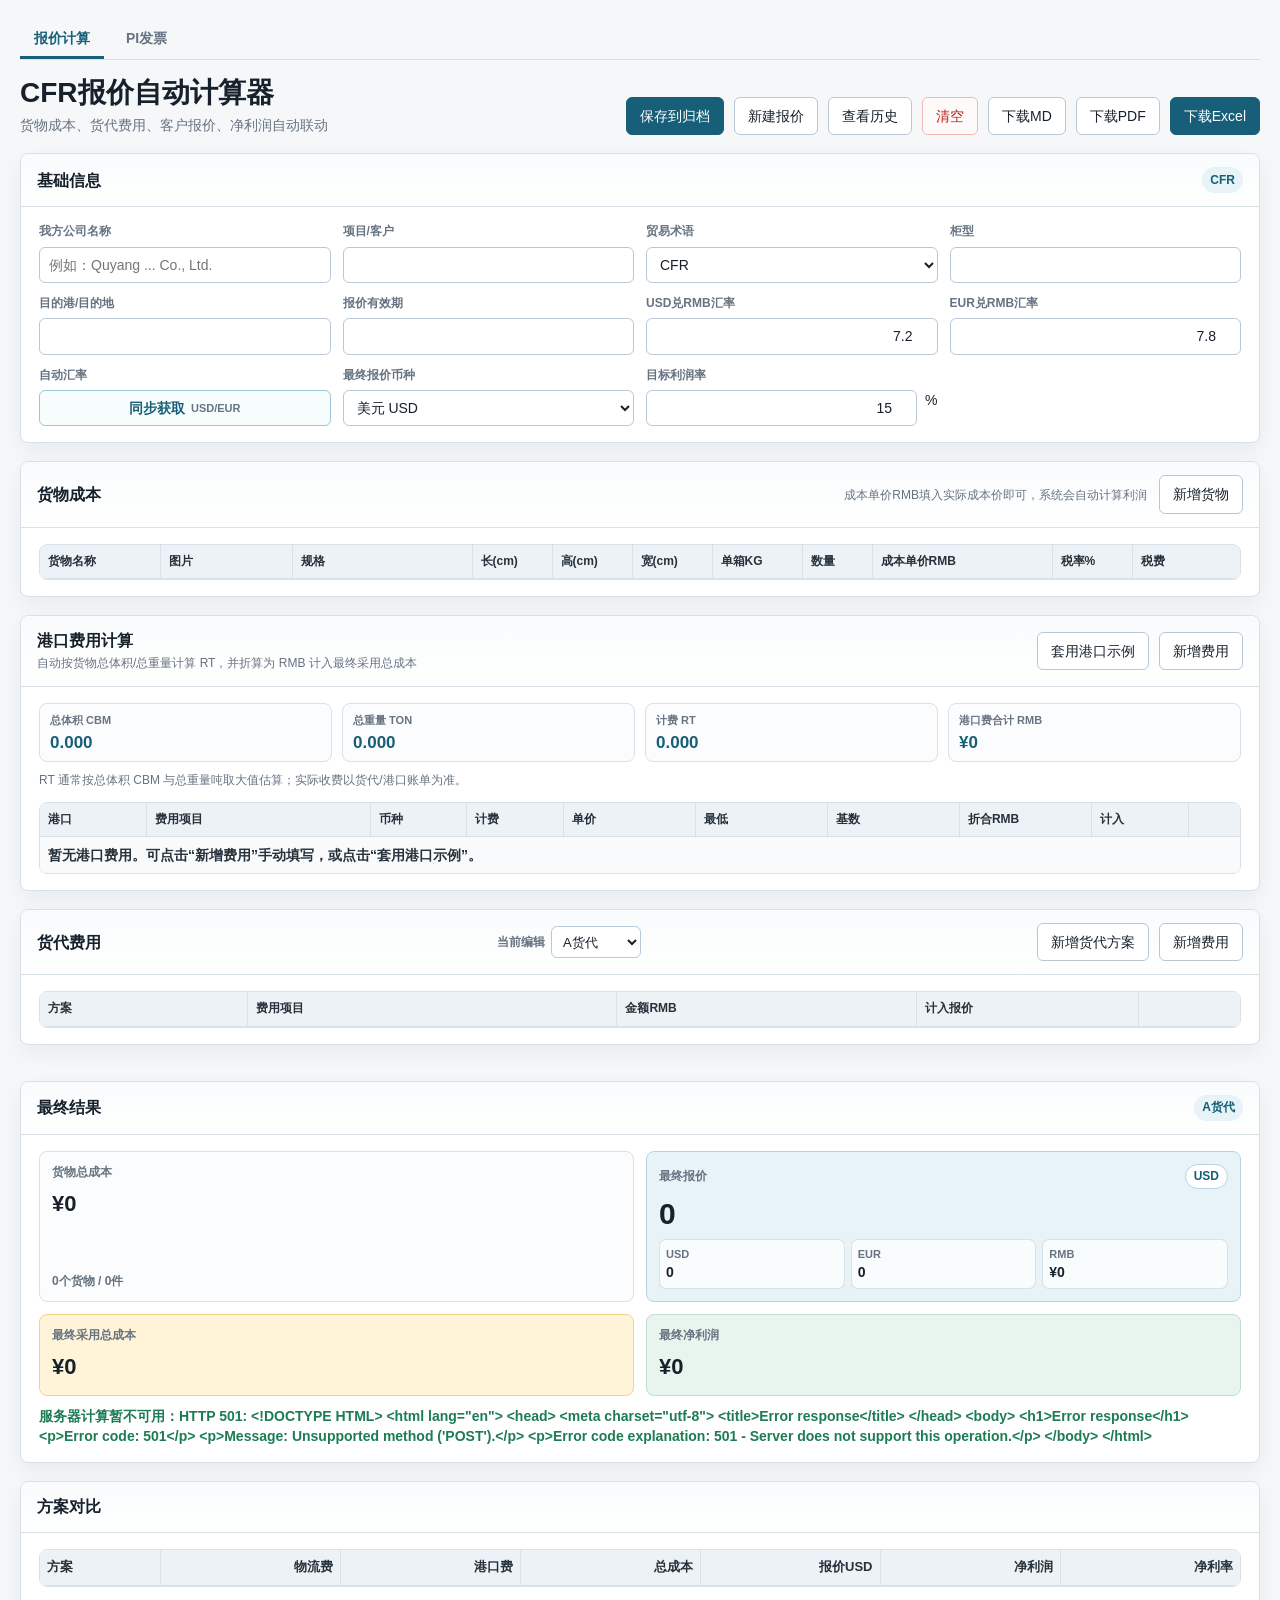
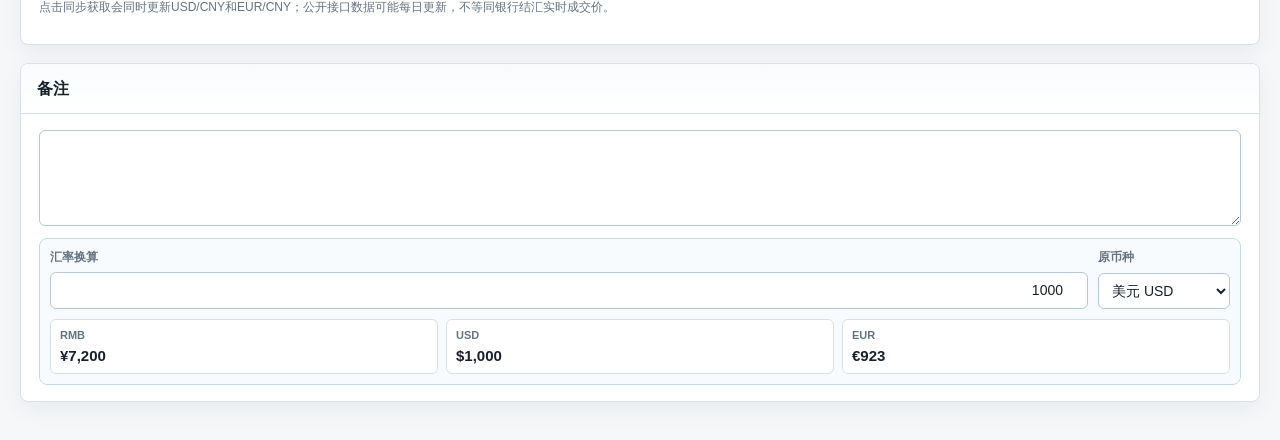
==== commit f5100250: "更新" ====
--- a/index.html
+++ b/index.html
@@ -22,9 +22,11 @@
       </div>
       <div class="actions">
         <button class="btn primary" id="archiveBtn" title="归档到服务器（长期保存）" type="button">保存到归档</button>
+        <button class="btn" id="newQuoteBtn" title="开始一份新的报价，不覆盖已加载归档" type="button">新建报价</button>
         <button class="btn" id="historyBtn" title="查看服务器归档列表" type="button">查看历史</button>
         <button class="btn danger" id="clearBtn" type="button">清空</button>
         <button class="btn" id="mdBtn" type="button">下载MD</button>
+        <button class="btn" id="pdfBtn" type="button">下载PDF</button>
         <button class="btn primary" id="excelBtn" type="button">下载Excel</button>
       </div>
     </header>
@@ -192,6 +194,59 @@
                     <th>税率%</th>
                     <th>税费</th>
                     <th>合计</th>
+                    <th></th>
+                  </tr>
+                </thead>
+                <tbody></tbody>
+              </table>
+            </div>
+          </div>
+        </section>
+
+        <section class="section">
+          <div class="section-header">
+            <div>
+              <h2 class="section-title">港口费用计算</h2>
+              <span class="section-helper">自动按货物总体积/总重量计算 RT，并折算为 RMB 计入最终采用总成本</span>
+            </div>
+            <div class="actions">
+              <button class="btn" id="loadPortExampleBtn" type="button">套用港口示例</button>
+              <button class="btn" id="addPortChargeBtn" type="button">新增费用</button>
+            </div>
+          </div>
+          <div class="section-body">
+            <div class="port-metrics" aria-live="polite">
+              <div class="port-metric"><span>总体积 CBM</span><strong id="cargoVolumeCbm">0.000</strong></div>
+              <div class="port-metric"><span>总重量 TON</span><strong id="cargoWeightTon">0.000</strong></div>
+              <div class="port-metric"><span>计费 RT</span><strong id="cargoChargeRt">0.000</strong></div>
+              <div class="port-metric"><span>港口费合计 RMB</span><strong id="portChargeTotal">¥0</strong></div>
+            </div>
+            <p class="note">RT 通常按总体积 CBM 与总重量吨取大值估算；实际收费以货代/港口账单为准。</p>
+            <div class="table-wrap port-charge-scroll">
+              <table id="portChargeTable">
+                <colgroup>
+                  <col class="port-side">
+                  <col class="port-item">
+                  <col class="port-currency">
+                  <col class="port-unit">
+                  <col class="port-rate">
+                  <col class="port-min">
+                  <col class="port-base">
+                  <col class="port-amount">
+                  <col class="port-included">
+                  <col class="row-action">
+                </colgroup>
+                <thead>
+                  <tr>
+                    <th>港口</th>
+                    <th>费用项目</th>
+                    <th>币种</th>
+                    <th>计费</th>
+                    <th>单价</th>
+                    <th>最低</th>
+                    <th>基数</th>
+                    <th>折合RMB</th>
+                    <th>计入</th>
                     <th></th>
                   </tr>
                 </thead>
@@ -318,6 +373,7 @@
                   <tr>
                     <th>方案</th>
                     <th>物流费</th>
+                    <th>港口费</th>
                     <th>总成本</th>
                     <th id="summaryQuoteHeader">报价USD</th>
                     <th>净利润</th>
--- a/quote-calculator.css
+++ b/quote-calculator.css
@@ -386,6 +386,43 @@
   overflow: auto;
 }
 
+.port-charge-scroll {
+  max-height: 360px;
+  overflow: auto;
+}
+
+.port-metrics {
+  display: grid;
+  grid-template-columns: repeat(4, minmax(0, 1fr));
+  gap: 10px;
+  margin-bottom: 10px;
+}
+
+.port-metric {
+  border: 1px solid var(--line);
+  border-radius: 8px;
+  padding: 9px 10px;
+  background: #fbfcfd;
+  min-width: 0;
+}
+
+.port-metric span {
+  display: block;
+  margin-bottom: 4px;
+  color: var(--muted);
+  font-size: 11px;
+  font-weight: 800;
+}
+
+.port-metric strong {
+  display: block;
+  color: var(--primary);
+  font-size: 17px;
+  line-height: 1.15;
+  font-variant-numeric: tabular-nums;
+  overflow-wrap: anywhere;
+}
+
 table {
   width: 100%;
   border-collapse: collapse;
@@ -471,6 +508,27 @@
 
 .freight-included {
   width: 96px;
+}
+
+.port-side {
+  width: 90px;
+}
+
+.port-item {
+  width: 190px;
+}
+
+.port-currency,
+.port-unit,
+.port-included {
+  width: 82px;
+}
+
+.port-rate,
+.port-min,
+.port-base,
+.port-amount {
+  width: 112px;
 }
 
 .row-action {
@@ -550,6 +608,12 @@
   z-index: 2;
 }
 
+.port-charge-scroll thead th {
+  position: sticky;
+  top: 0;
+  z-index: 2;
+}
+
 td input,
 td select {
   min-height: 32px;
@@ -995,6 +1059,46 @@
   background-color: var(--primary-2);
 }
 
+.history-label-cell {
+  min-width: 250px;
+}
+
+.history-label-editor {
+  display: grid;
+  grid-template-columns: minmax(150px, 1fr) auto;
+  gap: 7px;
+  align-items: center;
+}
+
+.history-label-input {
+  min-height: 32px;
+  padding: 5px 8px;
+  background: #fff;
+}
+
+.history-label-save {
+  min-height: 32px;
+  padding: 5px 10px;
+  border: 1px solid #a8cad6;
+  border-radius: 6px;
+  background: #f4fbfd;
+  color: var(--primary);
+  font-size: 12px;
+  font-weight: 800;
+  cursor: pointer;
+}
+
+.history-label-save:hover {
+  border-color: var(--primary);
+  background: var(--primary);
+  color: #fff;
+}
+
+.history-label-save:disabled {
+  cursor: wait;
+  opacity: 0.72;
+}
+
 .history-action-cell {
   min-width: 160px;
 }
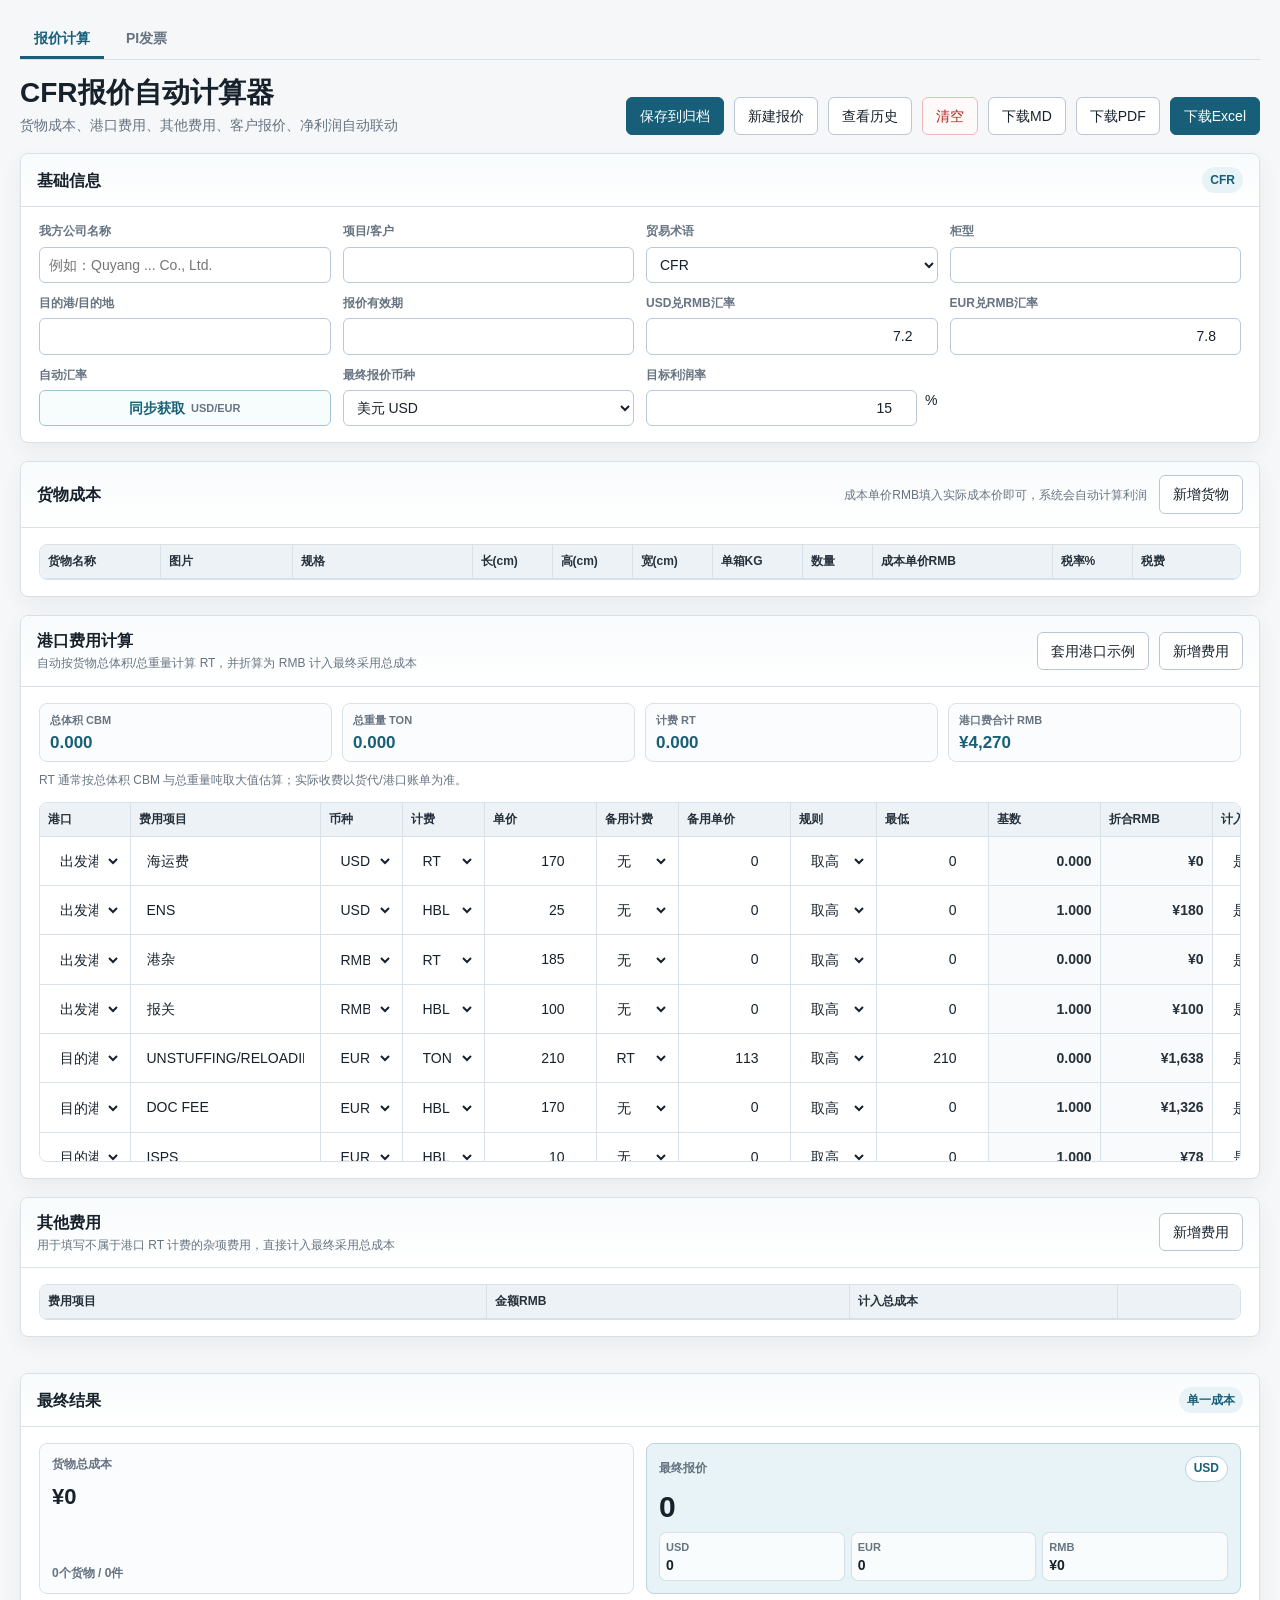
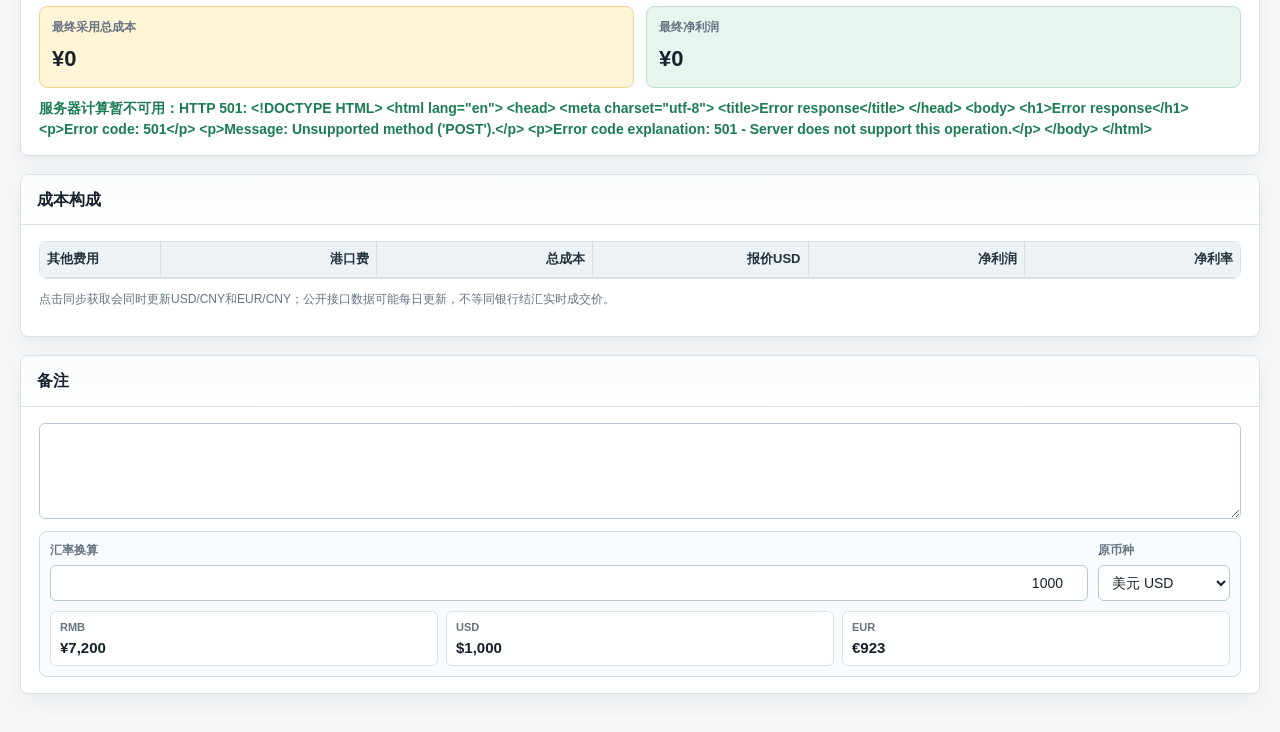
==== commit adee20da: "更新" ====
--- a/index.html
+++ b/index.html
@@ -18,7 +18,7 @@
     <header class="topbar">
       <div>
         <h1>CFR报价自动计算器</h1>
-        <p class="subtitle">货物成本、货代费用、客户报价、净利润自动联动</p>
+        <p class="subtitle">货物成本、港口费用、其他费用、客户报价、净利润自动联动</p>
       </div>
       <div class="actions">
         <button class="btn primary" id="archiveBtn" title="归档到服务器（长期保存）" type="button">保存到归档</button>
@@ -230,6 +230,9 @@
                   <col class="port-currency">
                   <col class="port-unit">
                   <col class="port-rate">
+                  <col class="port-unit">
+                  <col class="port-rate">
+                  <col class="port-mode">
                   <col class="port-min">
                   <col class="port-base">
                   <col class="port-amount">
@@ -243,6 +246,9 @@
                     <th>币种</th>
                     <th>计费</th>
                     <th>单价</th>
+                    <th>备用计费</th>
+                    <th>备用单价</th>
+                    <th>规则</th>
                     <th>最低</th>
                     <th>基数</th>
                     <th>折合RMB</th>
@@ -258,15 +264,13 @@
 
         <section class="section">
           <div class="section-header">
-            <h2 class="section-title">货代费用</h2>
-            <div class="selected-scheme-wrap">
-                <label for="selectedScheme">当前编辑</label>
-                <select id="selectedScheme" class="scheme-select"></select>
-              </div>
-              <div class="actions">
-                <button class="btn" id="addFreightSchemeBtn" type="button">新增货代方案</button>
-                <button class="btn" id="addFreightBtn" type="button">新增费用</button>
-              </div>
+            <div>
+              <h2 class="section-title">其他费用</h2>
+              <span class="section-helper">用于填写不属于港口 RT 计费的杂项费用，直接计入最终采用总成本</span>
+            </div>
+            <div class="actions">
+              <button class="btn" id="addFreightBtn" type="button">新增费用</button>
+            </div>
           </div>
           <div class="section-body">
             <datalist id="freightItemList">
@@ -291,7 +295,6 @@
             <div class="table-wrap freight-scroll">
               <table id="freightTable">
                 <colgroup>
-                  <col class="freight-scheme">
                   <col class="freight-item">
                   <col class="freight-amount">
                   <col class="freight-included">
@@ -299,10 +302,9 @@
                 </colgroup>
                 <thead>
                   <tr>
-                    <th>方案</th>
                     <th>费用项目</th>
                     <th>金额RMB</th>
-                    <th>计入报价</th>
+                    <th>计入总成本</th>
                     <th></th>
                   </tr>
                 </thead>
@@ -317,7 +319,7 @@
         <section class="section">
           <div class="section-header">
             <h2 class="section-title">最终结果</h2>
-            <span class="pill" id="selectedSchemePill">A货代</span>
+            <span class="pill" id="selectedSchemePill">单一成本</span>
           </div>
           <div class="section-body">
             <div class="summary-grid">
@@ -364,15 +366,14 @@
 
         <section class="section">
           <div class="section-header">
-            <h2 class="section-title">方案对比</h2>
+            <h2 class="section-title">成本构成</h2>
           </div>
           <div class="section-body">
             <div class="table-wrap">
               <table class="summary-table" id="summaryTable">
                 <thead>
                   <tr>
-                    <th>方案</th>
-                    <th>物流费</th>
+                    <th>其他费用</th>
                     <th>港口费</th>
                     <th>总成本</th>
                     <th id="summaryQuoteHeader">报价USD</th>
@@ -624,26 +625,10 @@
 
   </main>
 
-  <div class="modal-backdrop hidden" id="schemePromptDialog" role="dialog" aria-modal="true">
-    <div class="modal">
-      <h2>新增货代方案</h2>
-      <p>输入此货代方案的名称，例如"马士基"、"中远"或"A货代"。</p>
-      <div class="field modal-field">
-        <label for="schemeNameInput">方案名称</label>
-        <input id="schemeNameInput" class="scheme-name-input" placeholder="例如：马士基" autofocus>
-      </div>
-      <p class="scheme-error hidden" id="schemeError"></p>
-      <div class="modal-actions">
-        <button class="btn primary" id="saveSchemeBtn" type="button">确定</button>
-        <button class="btn" id="cancelSchemeBtn" type="button">取消</button>
-      </div>
-    </div>
-  </div>
-
   <div class="modal-backdrop hidden" id="exportDialog" role="dialog" aria-modal="true" aria-labelledby="exportDialogTitle">
     <div class="modal">
       <h2 id="exportDialogTitle">选择下载版本</h2>
-      <p>客户版不包含成本、利润、货代明细；内部留存版包含完整测算。</p>
+      <p>客户版不包含成本、利润、费用明细；内部留存版包含完整测算。</p>
       <div class="field modal-field">
         <label for="exportLanguage">导出语言</label>
         <select id="exportLanguage">
--- a/quote-calculator.css
+++ b/quote-calculator.css
@@ -531,6 +531,10 @@
   width: 112px;
 }
 
+.port-mode {
+  width: 86px;
+}
+
 .row-action {
   width: 44px;
 }
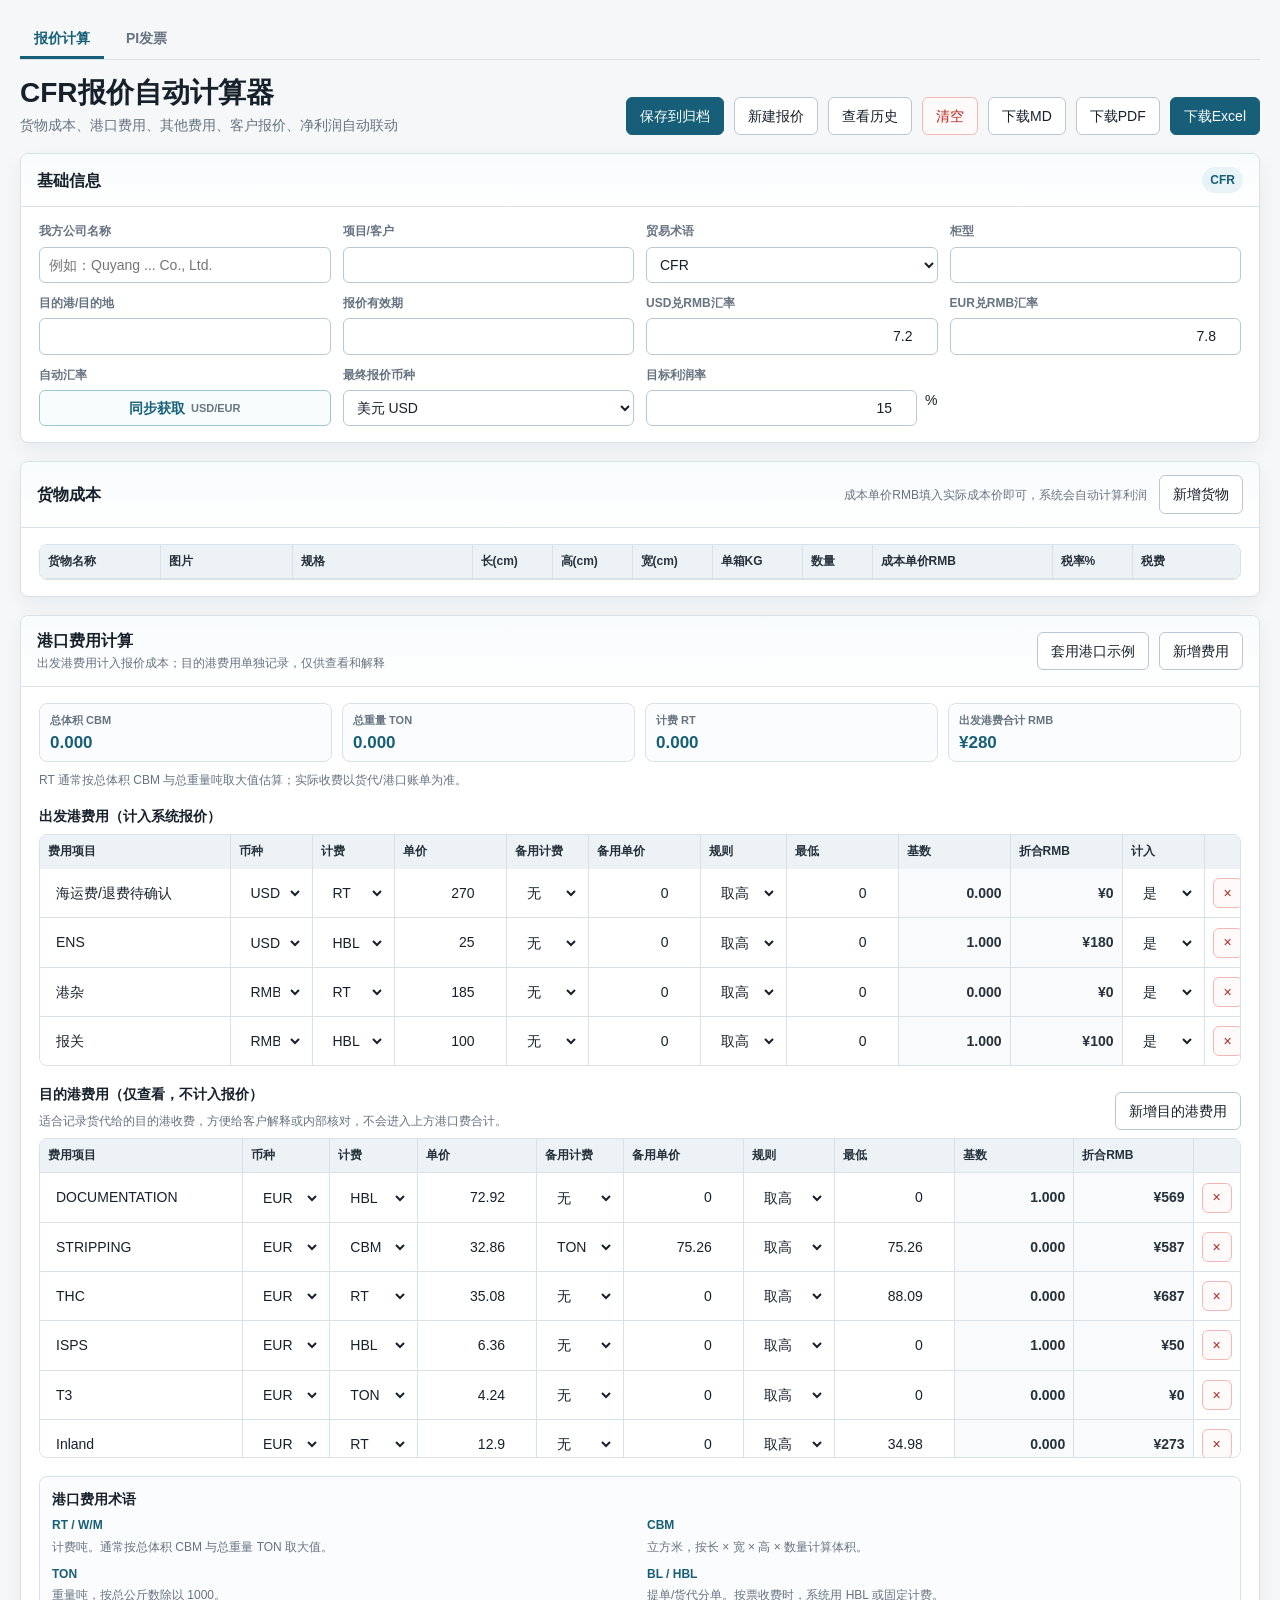
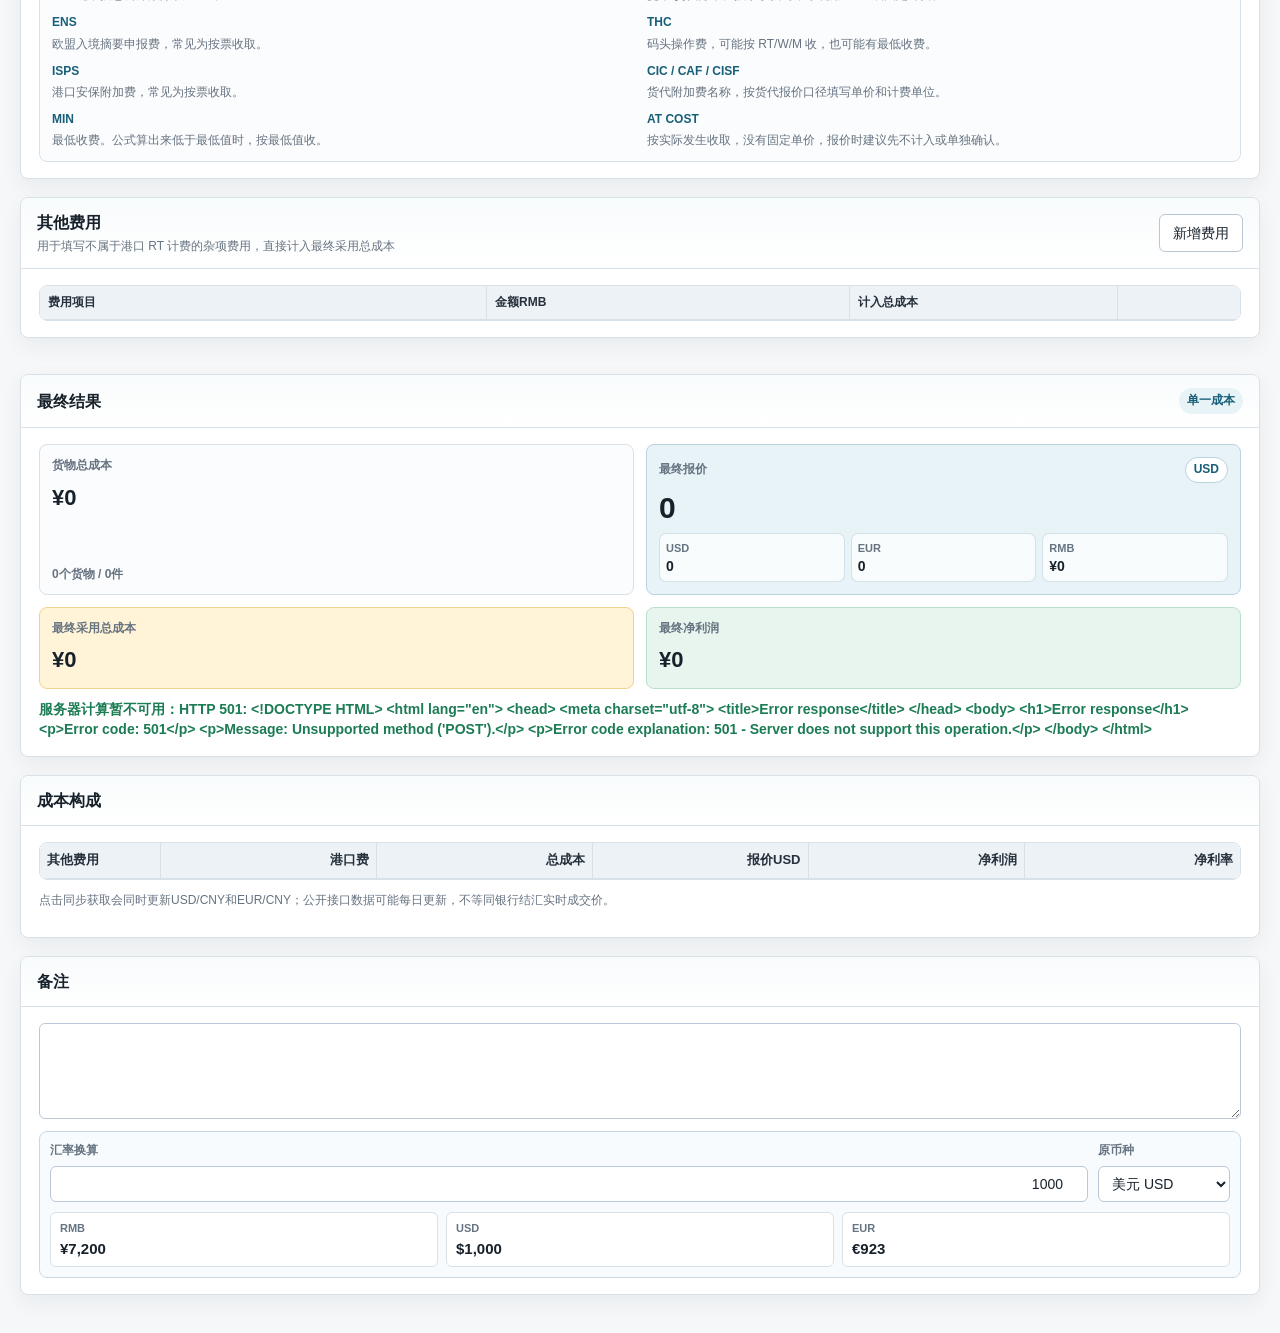
==== commit 65cac1e2: "更新BUG" ====
--- a/index.html
+++ b/index.html
@@ -207,7 +207,7 @@
           <div class="section-header">
             <div>
               <h2 class="section-title">港口费用计算</h2>
-              <span class="section-helper">自动按货物总体积/总重量计算 RT，并折算为 RMB 计入最终采用总成本</span>
+              <span class="section-helper">出发港费用计入报价成本；目的港费用单独记录，仅供查看和解释</span>
             </div>
             <div class="actions">
               <button class="btn" id="loadPortExampleBtn" type="button">套用港口示例</button>
@@ -219,13 +219,13 @@
               <div class="port-metric"><span>总体积 CBM</span><strong id="cargoVolumeCbm">0.000</strong></div>
               <div class="port-metric"><span>总重量 TON</span><strong id="cargoWeightTon">0.000</strong></div>
               <div class="port-metric"><span>计费 RT</span><strong id="cargoChargeRt">0.000</strong></div>
-              <div class="port-metric"><span>港口费合计 RMB</span><strong id="portChargeTotal">¥0</strong></div>
+              <div class="port-metric"><span>出发港费合计 RMB</span><strong id="portChargeTotal">¥0</strong></div>
             </div>
             <p class="note">RT 通常按总体积 CBM 与总重量吨取大值估算；实际收费以货代/港口账单为准。</p>
+            <h3 class="subsection-title">出发港费用（计入系统报价）</h3>
             <div class="table-wrap port-charge-scroll">
               <table id="portChargeTable">
                 <colgroup>
-                  <col class="port-side">
                   <col class="port-item">
                   <col class="port-currency">
                   <col class="port-unit">
@@ -241,7 +241,6 @@
                 </colgroup>
                 <thead>
                   <tr>
-                    <th>港口</th>
                     <th>费用项目</th>
                     <th>币种</th>
                     <th>计费</th>
@@ -259,6 +258,61 @@
                 <tbody></tbody>
               </table>
             </div>
+            <div class="subsection-header">
+              <div>
+                <h3 class="subsection-title">目的港费用（仅查看，不计入报价）</h3>
+                <p class="note">适合记录货代给的目的港收费，方便给客户解释或内部核对，不会进入上方港口费合计。</p>
+              </div>
+              <button class="btn" id="addDestinationPortChargeBtn" type="button">新增目的港费用</button>
+            </div>
+            <div class="table-wrap port-charge-scroll destination-charge-scroll">
+              <table id="destinationPortChargeTable">
+                <colgroup>
+                  <col class="port-item">
+                  <col class="port-currency">
+                  <col class="port-unit">
+                  <col class="port-rate">
+                  <col class="port-unit">
+                  <col class="port-rate">
+                  <col class="port-mode">
+                  <col class="port-min">
+                  <col class="port-base">
+                  <col class="port-amount">
+                  <col class="row-action">
+                </colgroup>
+                <thead>
+                  <tr>
+                    <th>费用项目</th>
+                    <th>币种</th>
+                    <th>计费</th>
+                    <th>单价</th>
+                    <th>备用计费</th>
+                    <th>备用单价</th>
+                    <th>规则</th>
+                    <th>最低</th>
+                    <th>基数</th>
+                    <th>折合RMB</th>
+                    <th></th>
+                  </tr>
+                </thead>
+                <tbody></tbody>
+              </table>
+            </div>
+            <div class="glossary-panel">
+              <h3 class="subsection-title">港口费用术语</h3>
+              <dl class="glossary-grid">
+                <div><dt>RT / W/M</dt><dd>计费吨。通常按总体积 CBM 与总重量 TON 取大值。</dd></div>
+                <div><dt>CBM</dt><dd>立方米，按长 × 宽 × 高 × 数量计算体积。</dd></div>
+                <div><dt>TON</dt><dd>重量吨，按总公斤数除以 1000。</dd></div>
+                <div><dt>BL / HBL</dt><dd>提单/货代分单。按票收费时，系统用 HBL 或固定计费。</dd></div>
+                <div><dt>ENS</dt><dd>欧盟入境摘要申报费，常见为按票收取。</dd></div>
+                <div><dt>THC</dt><dd>码头操作费，可能按 RT/W/M 收，也可能有最低收费。</dd></div>
+                <div><dt>ISPS</dt><dd>港口安保附加费，常见为按票收取。</dd></div>
+                <div><dt>CIC / CAF / CISF</dt><dd>货代附加费名称，按货代报价口径填写单价和计费单位。</dd></div>
+                <div><dt>MIN</dt><dd>最低收费。公式算出来低于最低值时，按最低值收。</dd></div>
+                <div><dt>AT COST</dt><dd>按实际发生收取，没有固定单价，报价时建议先不计入或单独确认。</dd></div>
+              </dl>
+            </div>
           </div>
         </section>
 
@@ -274,23 +328,8 @@
           </div>
           <div class="section-body">
             <datalist id="freightItemList">
-              <option value="船运费用"></option>
-              <option value="保险费"></option>
-              <option value="报关费用"></option>
-              <option value="港杂费用"></option>
-              <option value="送货到港口费用"></option>
-              <option value="订舱费"></option>
-              <option value="文件费"></option>
-              <option value="THC码头操作费"></option>
-              <option value="EDI费"></option>
-              <option value="设备管理费"></option>
-              <option value="舱单录入费"></option>
-              <option value="电放费"></option>
-              <option value="熏蒸费"></option>
-              <option value="拖车费"></option>
-              <option value="仓储费"></option>
-              <option value="查验费"></option>
-              <option value="目的港费用"></option>
+              <option value="国内派送费"></option>
+              <option value="装卸费用"></option>
             </datalist>
             <div class="table-wrap freight-scroll">
               <table id="freightTable">
--- a/quote-calculator.css
+++ b/quote-calculator.css
@@ -391,6 +391,70 @@
   overflow: auto;
 }
 
+.destination-charge-scroll {
+  max-height: 320px;
+}
+
+.subsection-header {
+  display: flex;
+  justify-content: space-between;
+  align-items: flex-end;
+  gap: 12px;
+  margin-top: 18px;
+  margin-bottom: 8px;
+}
+
+.subsection-title {
+  margin: 16px 0 8px;
+  color: var(--text);
+  font-size: 14px;
+  font-weight: 800;
+}
+
+.subsection-header .subsection-title {
+  margin-top: 0;
+}
+
+.subsection-header .note {
+  margin: 4px 0 0;
+}
+
+.glossary-panel {
+  margin-top: 18px;
+  border: 1px solid var(--line);
+  border-radius: 8px;
+  padding: 12px;
+  background: #fbfcfd;
+}
+
+.glossary-panel .subsection-title {
+  margin-top: 0;
+}
+
+.glossary-grid {
+  display: grid;
+  grid-template-columns: repeat(2, minmax(0, 1fr));
+  gap: 10px 14px;
+  margin: 0;
+}
+
+.glossary-grid div {
+  min-width: 0;
+}
+
+.glossary-grid dt {
+  color: var(--primary);
+  font-size: 12px;
+  font-weight: 800;
+}
+
+.glossary-grid dd {
+  margin: 3px 0 0;
+  color: var(--muted);
+  font-size: 12px;
+  line-height: 1.5;
+}
+
 .port-metrics {
   display: grid;
   grid-template-columns: repeat(4, minmax(0, 1fr));
@@ -1033,6 +1097,15 @@
   .converter-results {
     grid-template-columns: 1fr;
   }
+
+  .subsection-header {
+    align-items: flex-start;
+    flex-direction: column;
+  }
+
+  .glossary-grid {
+    grid-template-columns: 1fr;
+  }
 }
 
 .modal.large-modal {
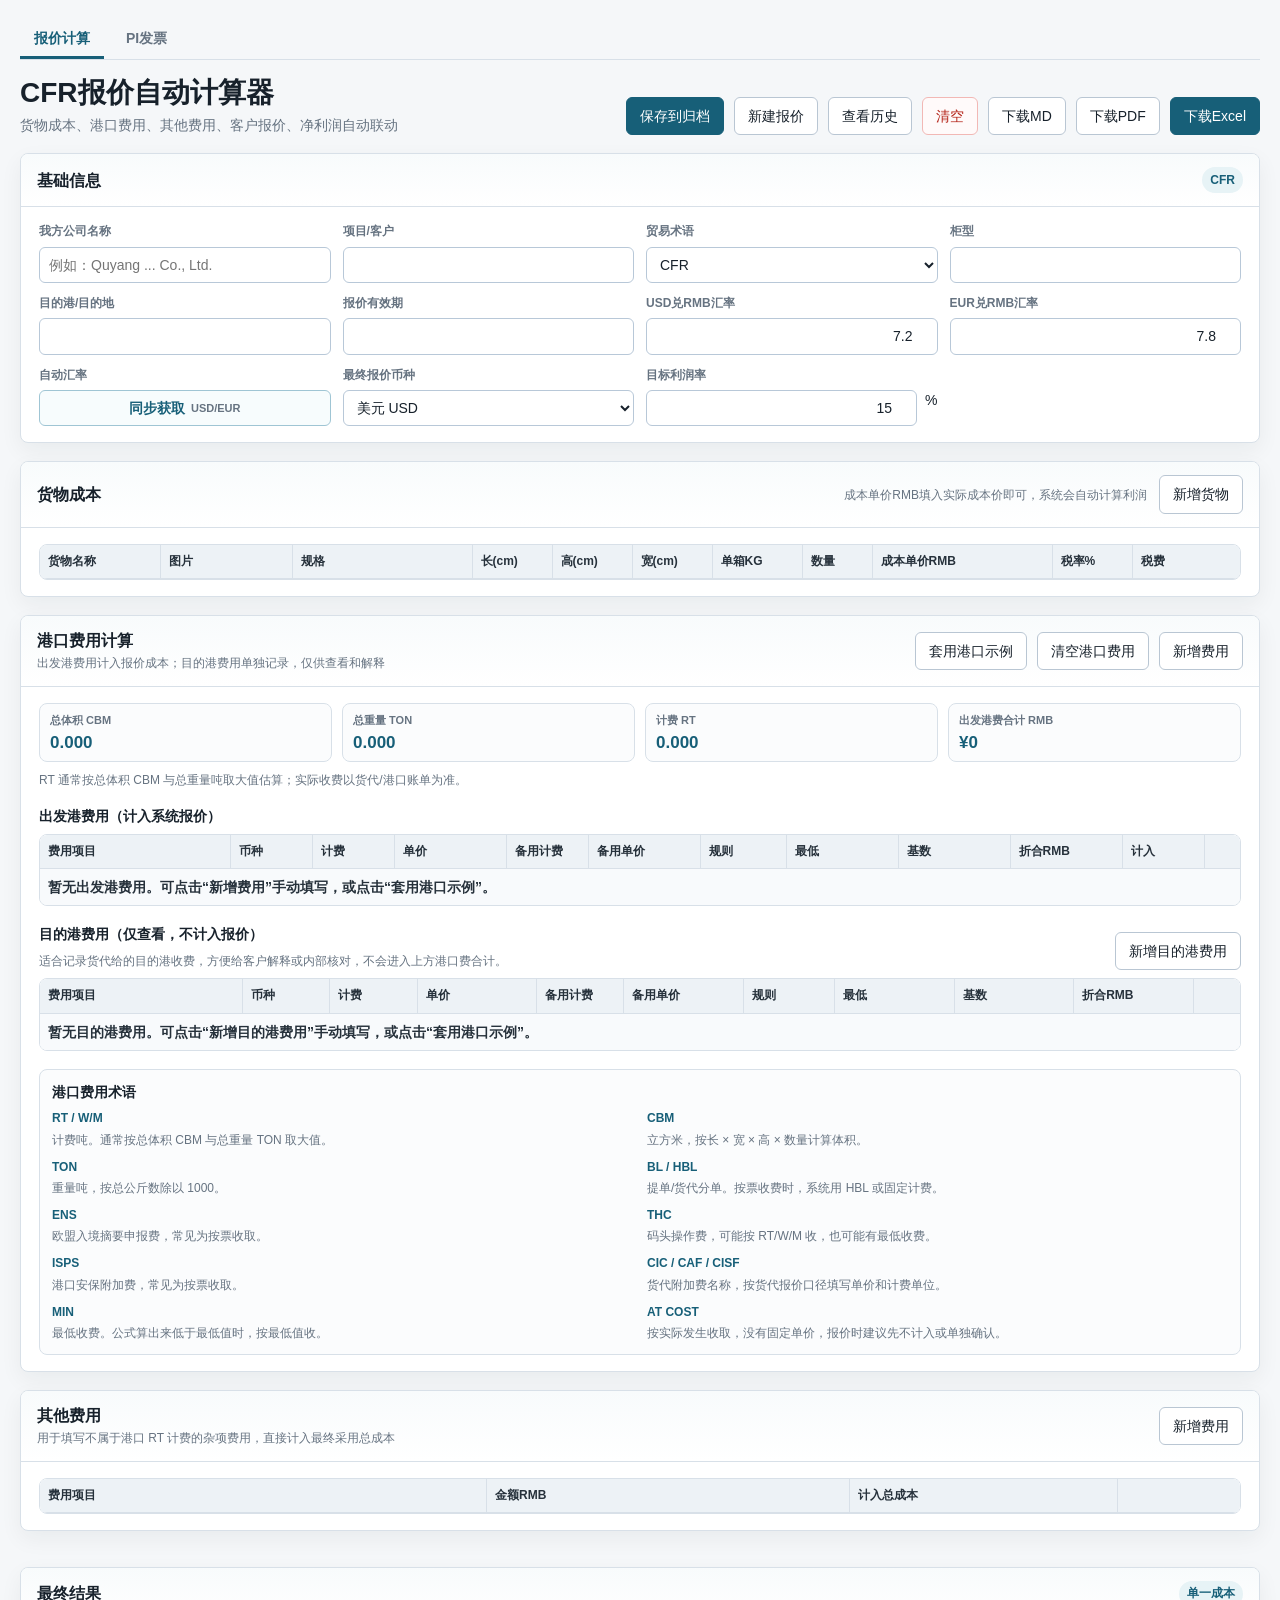
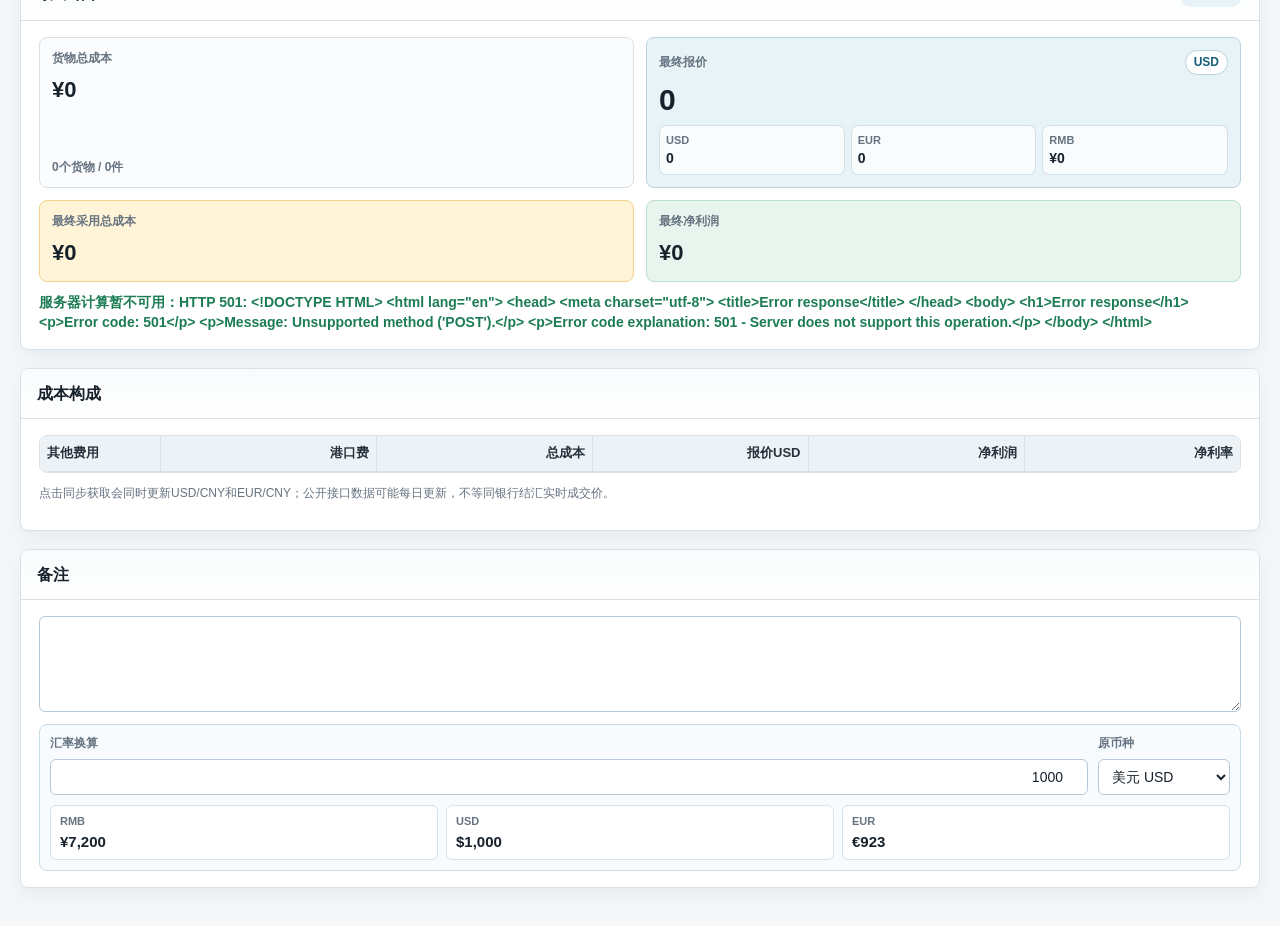
==== commit 9fb0bb5b: "更新BUG" ====
--- a/index.html
+++ b/index.html
@@ -211,6 +211,7 @@
             </div>
             <div class="actions">
               <button class="btn" id="loadPortExampleBtn" type="button">套用港口示例</button>
+              <button class="btn" id="clearPortChargesBtn" type="button">清空港口费用</button>
               <button class="btn" id="addPortChargeBtn" type="button">新增费用</button>
             </div>
           </div>
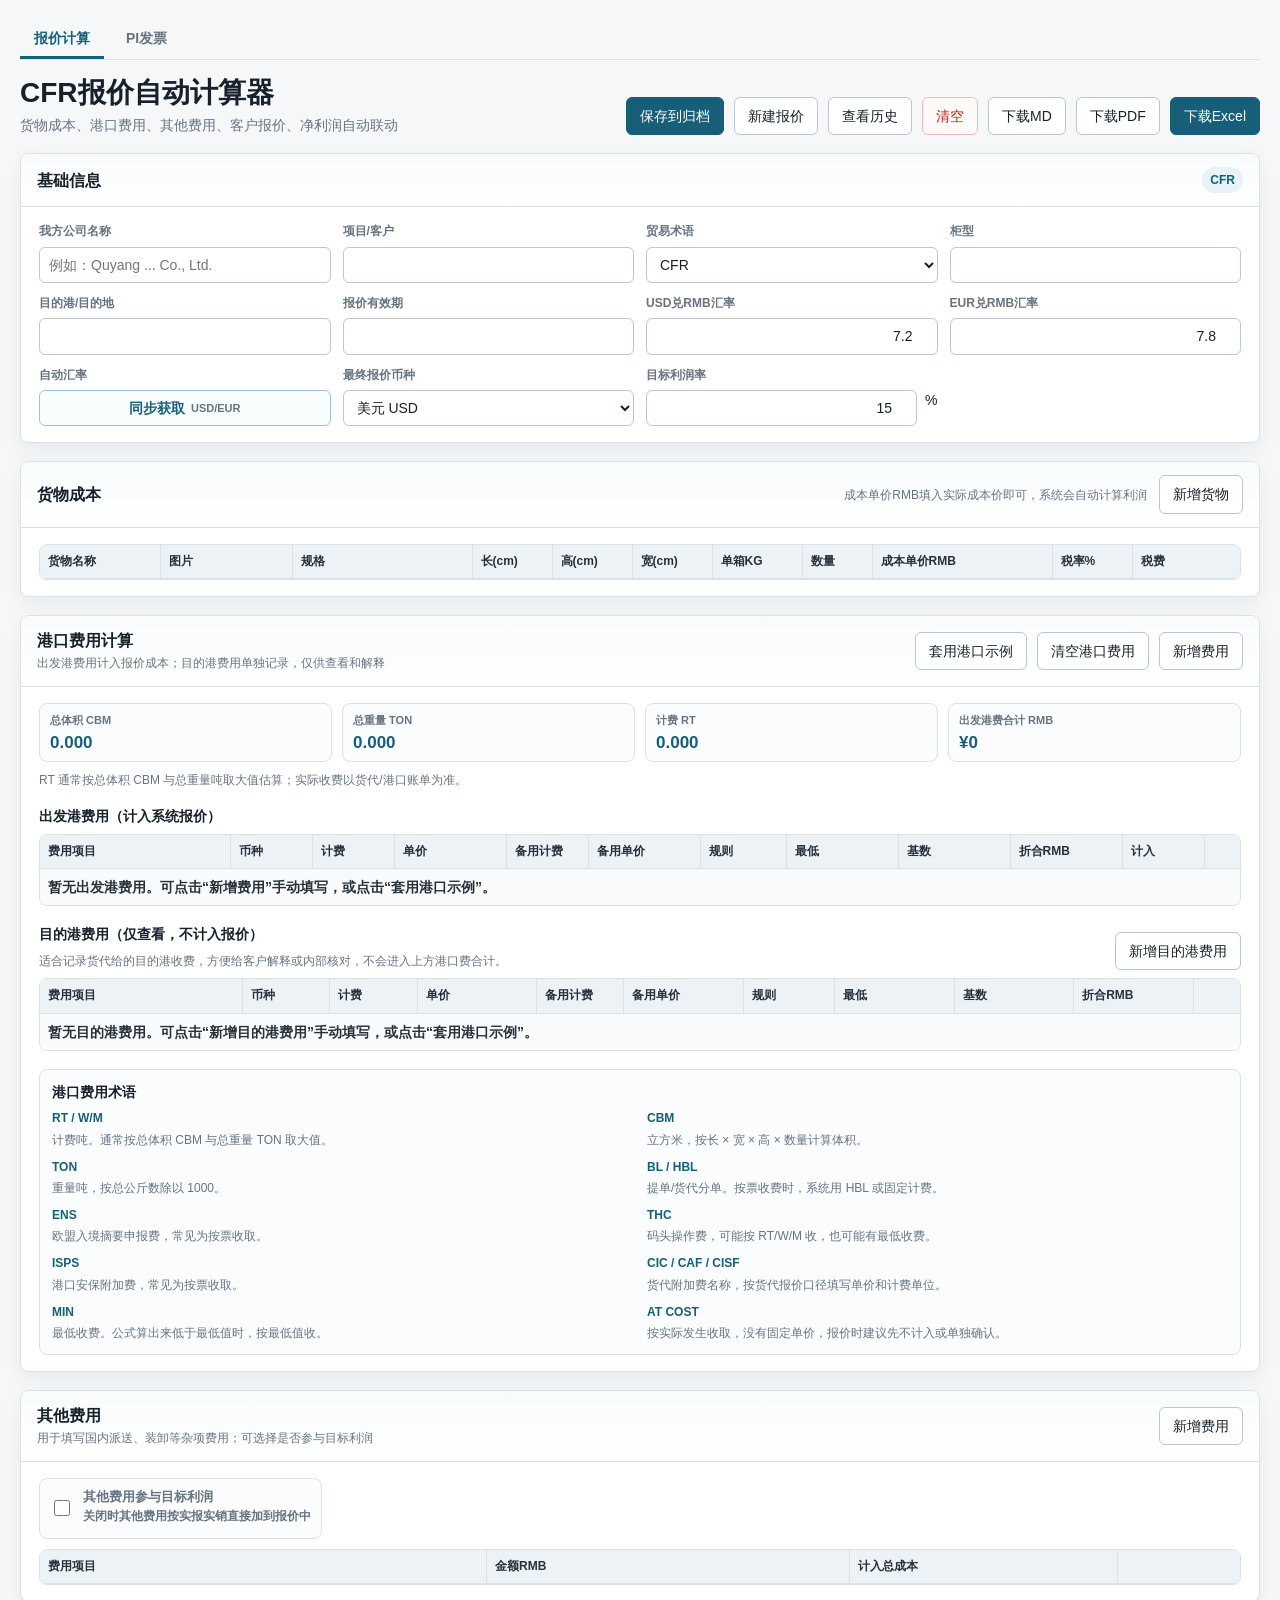
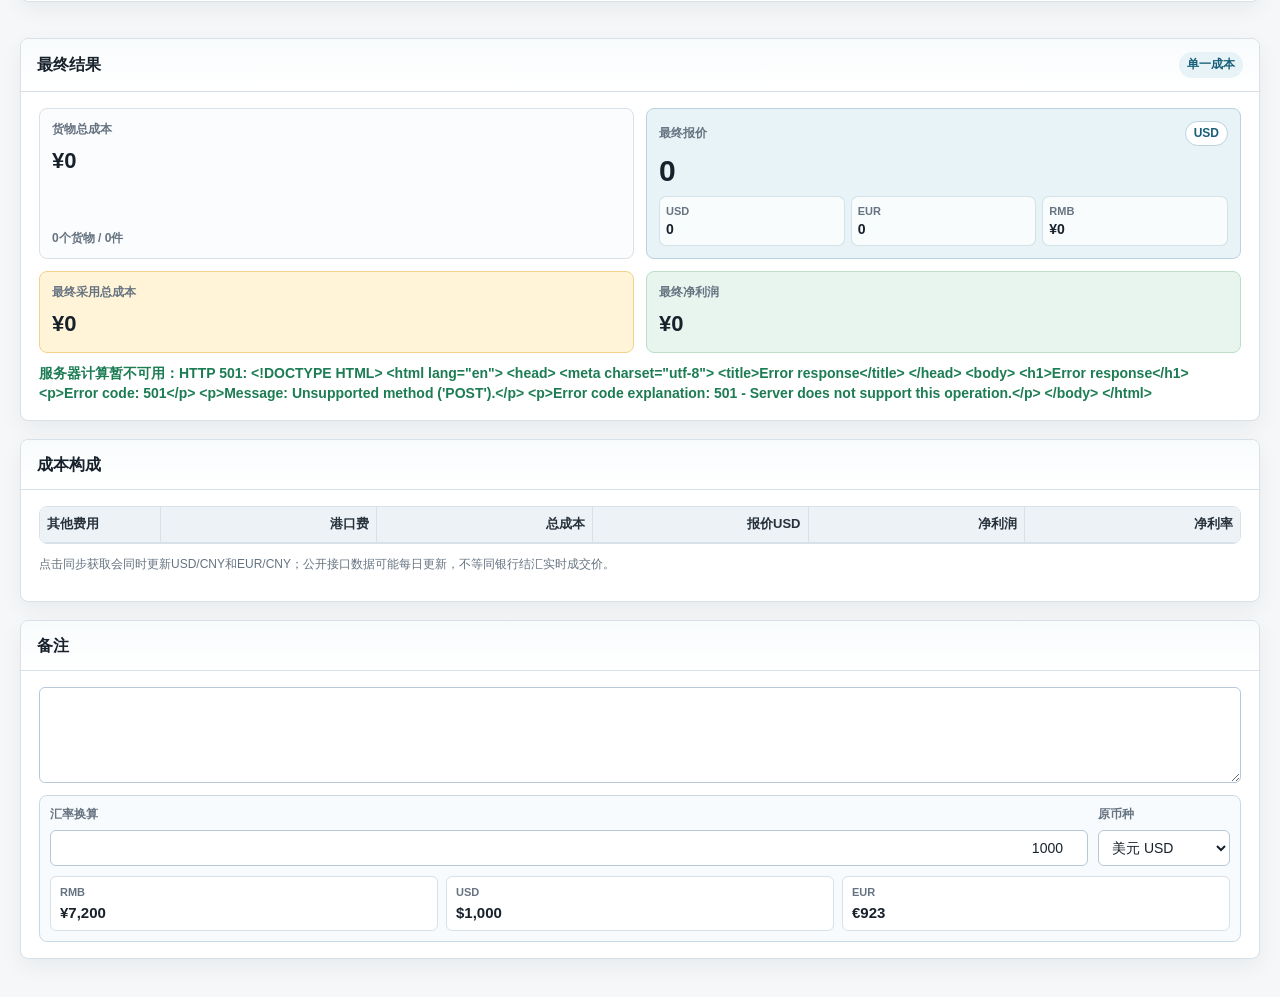
==== commit 1b0ef808: "更新BUG" ====
--- a/index.html
+++ b/index.html
@@ -321,7 +321,7 @@
           <div class="section-header">
             <div>
               <h2 class="section-title">其他费用</h2>
-              <span class="section-helper">用于填写不属于港口 RT 计费的杂项费用，直接计入最终采用总成本</span>
+              <span class="section-helper">用于填写国内派送、装卸等杂项费用；可选择是否参与目标利润</span>
             </div>
             <div class="actions">
               <button class="btn" id="addFreightBtn" type="button">新增费用</button>
@@ -332,6 +332,13 @@
               <option value="国内派送费"></option>
               <option value="装卸费用"></option>
             </datalist>
+            <label class="option-toggle freight-profit-toggle" for="freightProfitIncluded">
+              <input id="freightProfitIncluded" type="checkbox">
+              <span>
+                <strong>其他费用参与目标利润</strong>
+                <small>关闭时其他费用按实报实销直接加到报价中</small>
+              </span>
+            </label>
             <div class="table-wrap freight-scroll">
               <table id="freightTable">
                 <colgroup>
--- a/quote-calculator.css
+++ b/quote-calculator.css
@@ -246,6 +246,41 @@
   gap: 6px;
 }
 
+.option-toggle {
+  display: flex;
+  align-items: flex-start;
+  gap: 10px;
+  width: fit-content;
+  margin-bottom: 10px;
+  padding: 9px 10px;
+  border: 1px solid var(--line);
+  border-radius: 8px;
+  background: #fbfcfd;
+  cursor: pointer;
+}
+
+.option-toggle input {
+  width: 16px;
+  height: 16px;
+  margin-top: 2px;
+  accent-color: var(--primary);
+}
+
+.option-toggle span {
+  display: grid;
+  gap: 2px;
+}
+
+.option-toggle strong {
+  color: var(--text);
+  font-size: 13px;
+}
+
+.option-toggle small {
+  color: var(--muted);
+  font-size: 12px;
+}
+
 .rate-input {
   display: grid;
   grid-template-columns: minmax(0, 1fr) auto;
